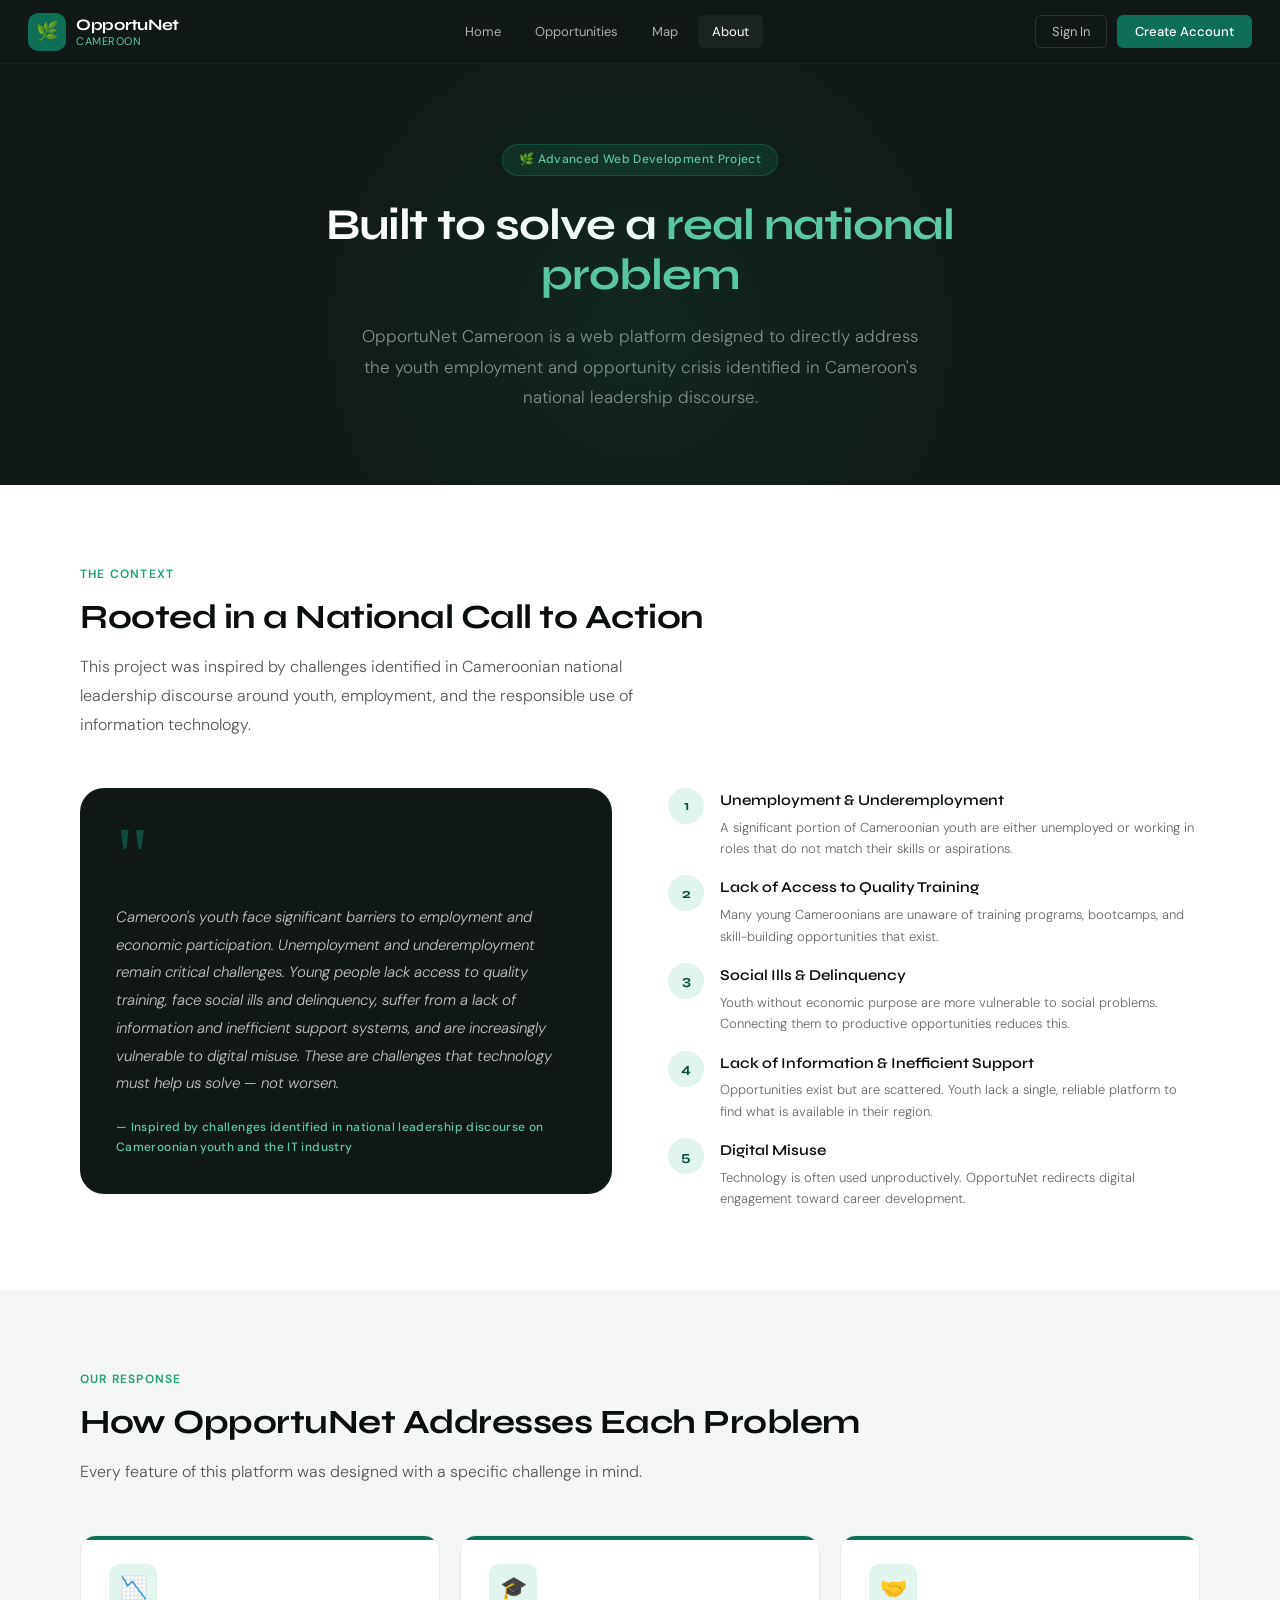
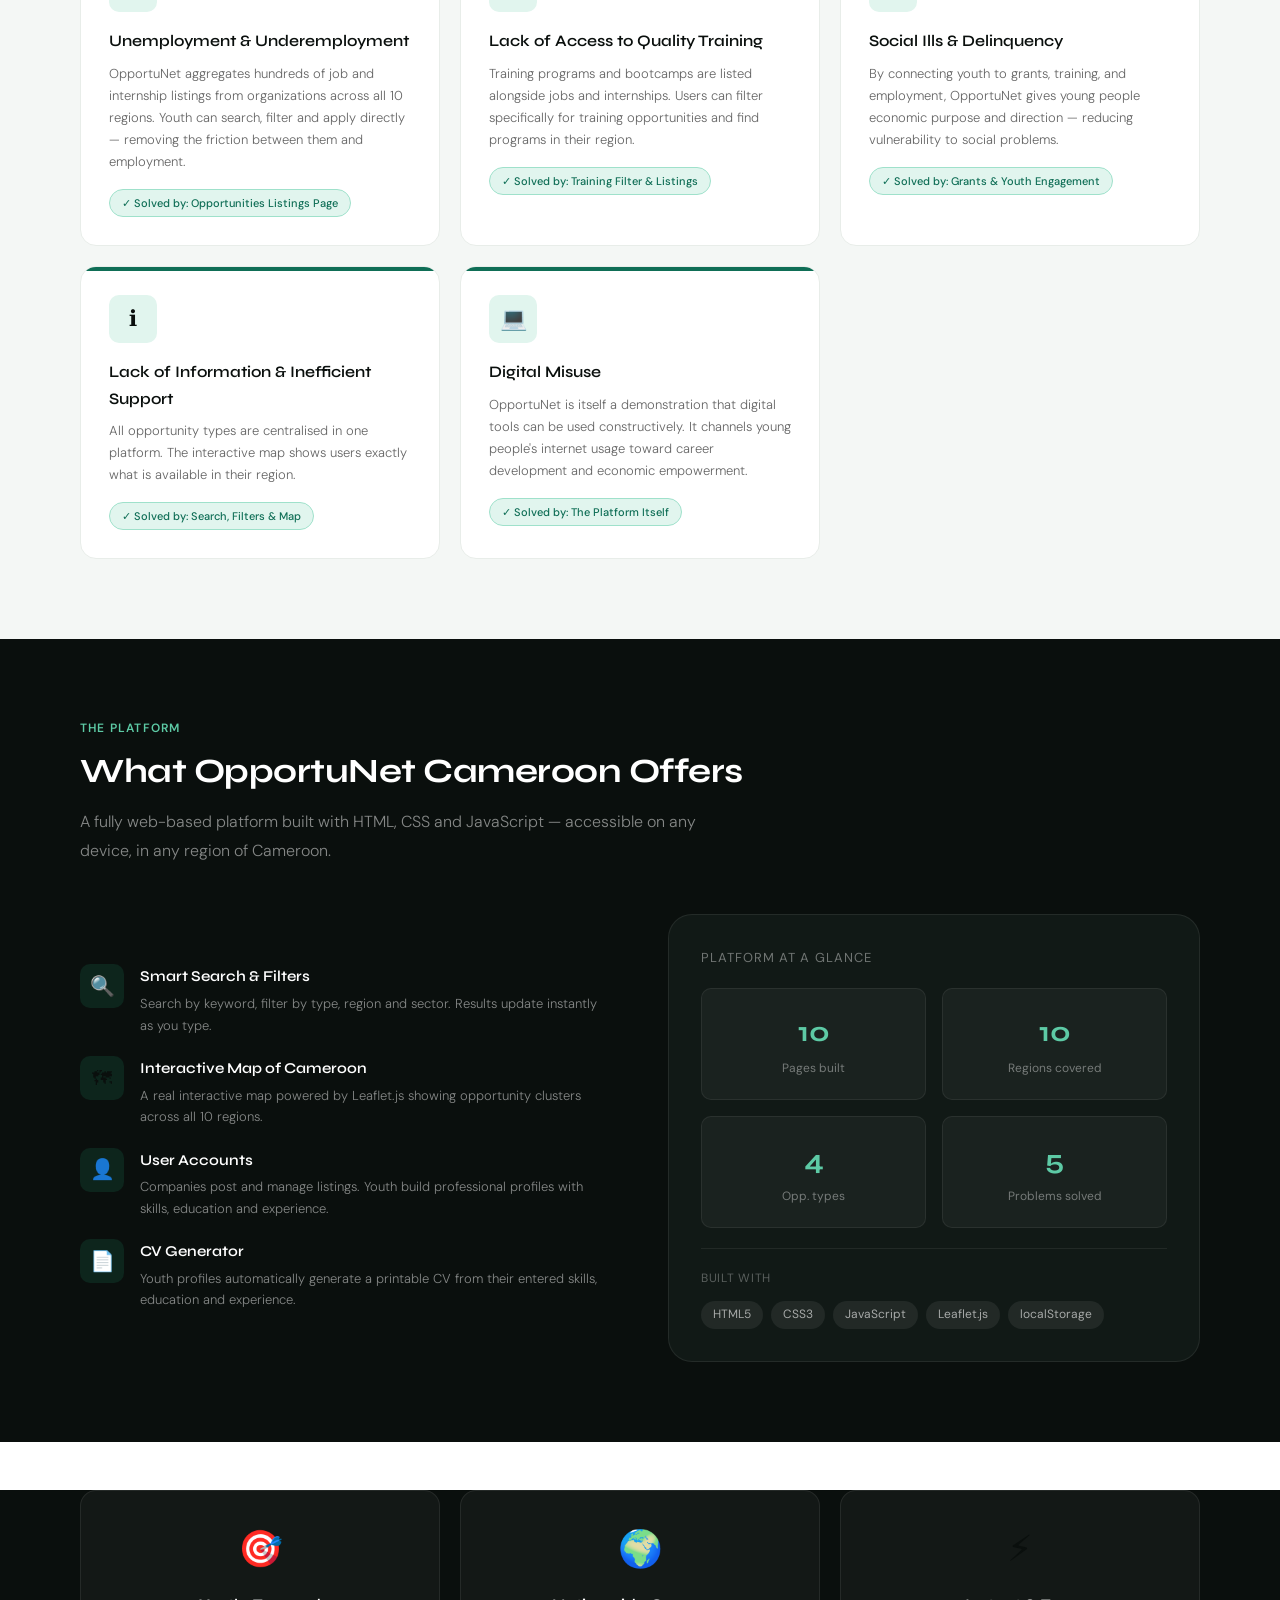
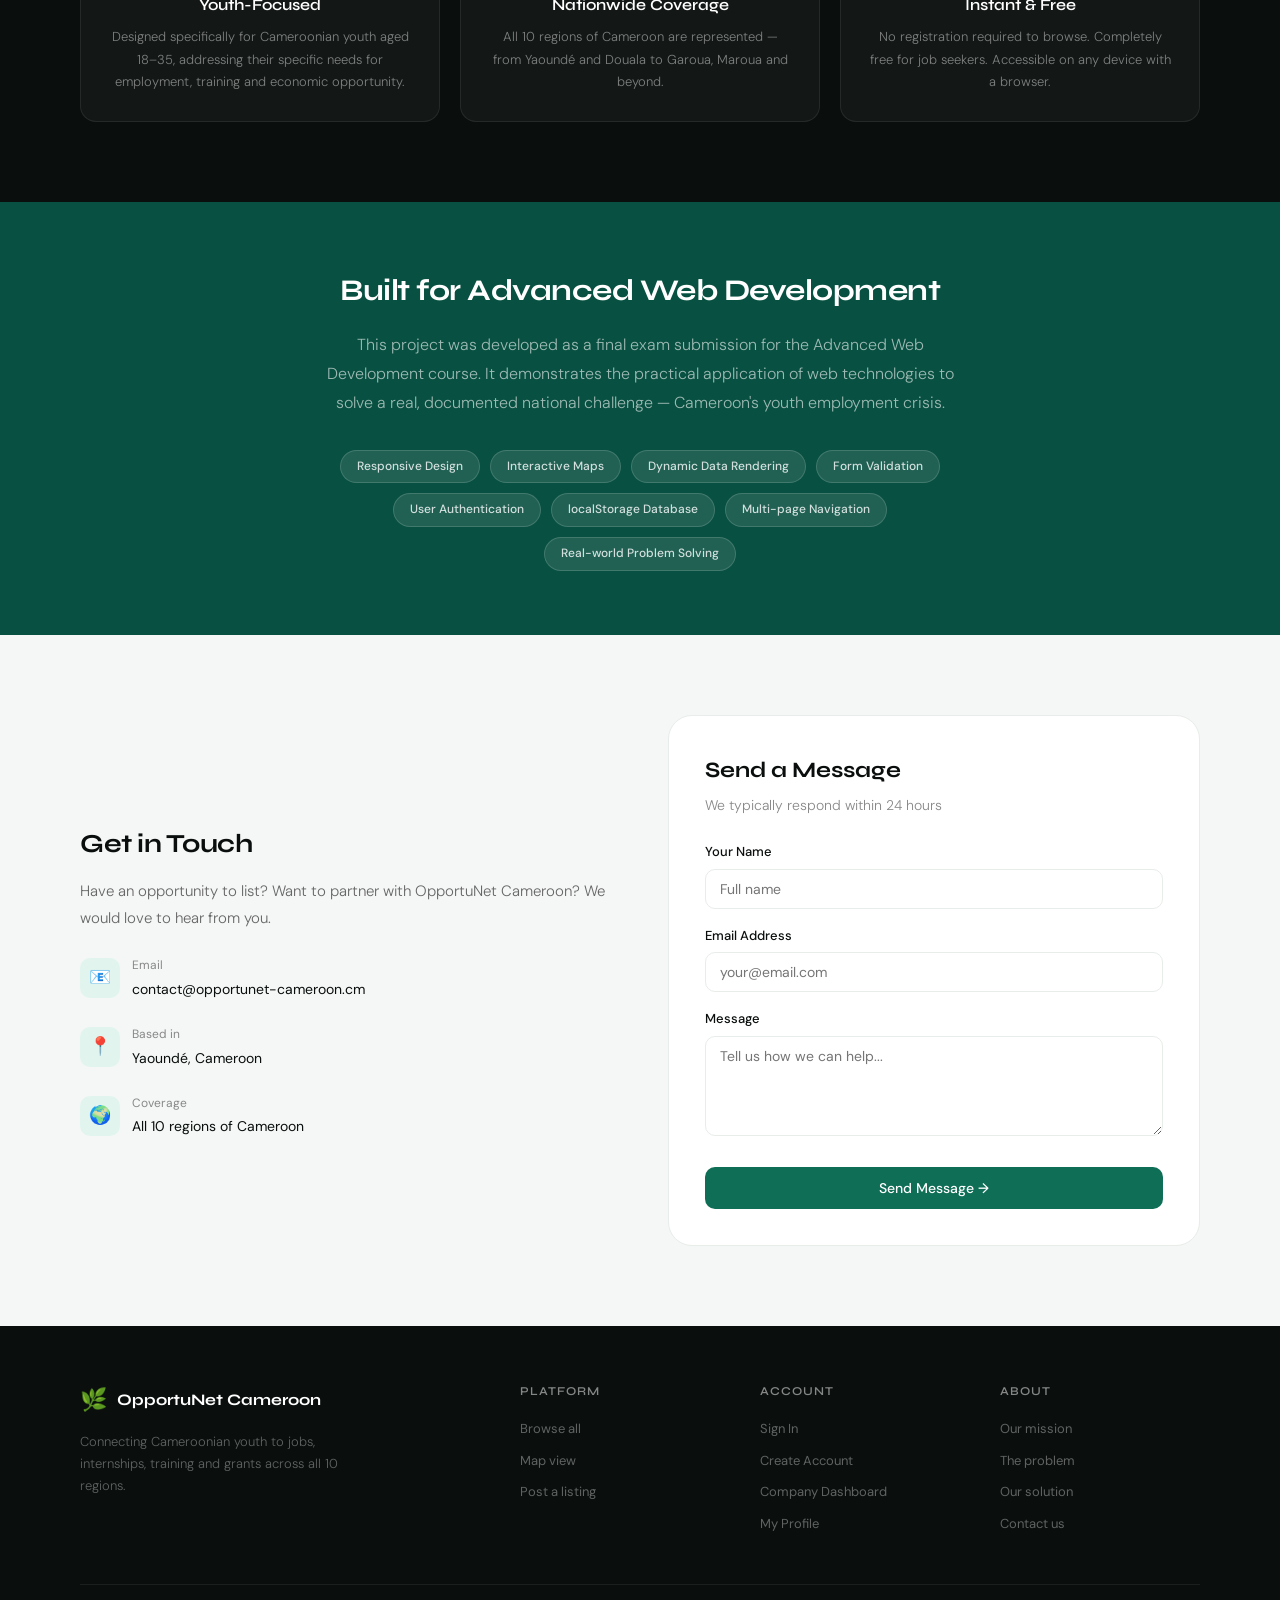
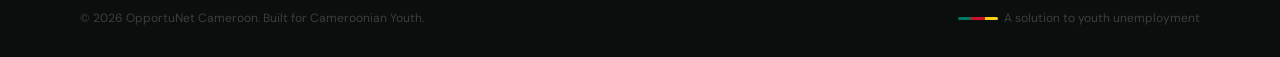
==== about.html @ b393d469 "Initial commit - OpportuNet Cameroon" ====
<!DOCTYPE html>
<html lang="en">
<head>
  <meta charset="UTF-8" />
  <meta name="viewport" content="width=device-width, initial-scale=1.0" />
  <title>About — OpportuNet Cameroon</title>
  <link rel="preconnect" href="https://fonts.googleapis.com" />
  <link rel="preconnect" href="https://fonts.gstatic.com" crossorigin />
  <link rel="stylesheet" href="https://fonts.googleapis.com/css2?family=Syne:wght@400;500;600;700&family=DM+Sans:ital,opsz,wght@0,9..40,300;0,9..40,400;0,9..40,500;1,9..40,300&display=swap" />
  <link rel="stylesheet" href="css/style.css" />
  <style>
    .about-hero {
      background: var(--dark-800);
      padding: 80px 28px 72px;
      text-align: center;
      position: relative;
      overflow: hidden;
    }
    .about-hero::before {
      content: '';
      position: absolute;
      top: -80px; left: 50%;
      transform: translateX(-50%);
      width: 700px; height: 700px;
      background: radial-gradient(circle, rgba(29,158,117,0.1) 0%, transparent 70%);
      pointer-events: none;
    }
    .about-hero-badge {
      display: inline-flex; align-items: center; gap: 6px;
      background: rgba(29,158,117,0.15);
      border: 1px solid rgba(29,158,117,0.3);
      color: var(--green-400); font-size: 12px; font-weight: 500;
      padding: 5px 16px; border-radius: 20px;
      margin-bottom: 24px; letter-spacing: 0.03em;
    }
    .about-hero h1 {
      font-family: var(--font-display);
      font-size: 44px; font-weight: 700; color: var(--white);
      letter-spacing: -1px; line-height: 1.15;
      max-width: 640px; margin: 0 auto 20px;
    }
    .about-hero h1 span { color: var(--green-400); }
    .about-hero p {
      font-size: 17px; color: rgba(255,255,255,0.5);
      max-width: 560px; margin: 0 auto;
      font-weight: 300; line-height: 1.8;
    }
    .about-section { padding: 80px 28px; }
    .about-section-inner { max-width: 1120px; margin: 0 auto; }
    .about-section.alt  { background: var(--gray-100); }
    .about-section.dark { background: var(--dark-900); }
    .section-eyebrow {
      font-size: 12px; font-weight: 600; color: var(--green-600);
      text-transform: uppercase; letter-spacing: 0.1em; margin-bottom: 12px;
    }
    .about-h2 {
      font-family: var(--font-display);
      font-size: 34px; font-weight: 700; color: var(--dark-900);
      letter-spacing: -0.5px; line-height: 1.2; margin-bottom: 16px;
    }
    .about-h2.light { color: var(--white); }
    .about-lead {
      font-size: 16px; color: #555; line-height: 1.8;
      font-weight: 300; max-width: 620px;
    }
    .about-lead.light { color: rgba(255,255,255,0.5); }
    .speech-layout {
      display: grid; grid-template-columns: 1fr 1fr;
      gap: 56px; align-items: start; margin-top: 48px;
    }
    .speech-quote-block {
      background: var(--dark-800);
      border-radius: var(--radius-xl); padding: 36px;
    }
    .speech-quote-mark {
      font-size: 80px; color: var(--green-700);
      line-height: 0.8; margin-bottom: 16px;
      font-family: Georgia, serif; opacity: 0.6;
    }
    .speech-quote-text {
      font-size: 15px; color: rgba(255,255,255,0.75);
      line-height: 1.85; font-weight: 300;
      font-style: italic; margin-bottom: 20px;
    }
    .speech-quote-source {
      font-size: 12px; color: var(--green-400);
      font-weight: 500; letter-spacing: 0.03em;
    }
    .speech-points { display: flex; flex-direction: column; gap: 16px; }
    .speech-point  { display: flex; gap: 16px; align-items: flex-start; }
    .speech-point-num {
      width: 36px; height: 36px; border-radius: 50%;
      background: var(--green-50);
      display: flex; align-items: center; justify-content: center;
      font-family: var(--font-display); font-size: 14px;
      font-weight: 700; color: var(--green-800); flex-shrink: 0;
    }
    .speech-point-title {
      font-family: var(--font-display);
      font-size: 15px; font-weight: 600;
      color: var(--dark-900); margin-bottom: 4px;
    }
    .speech-point-text {
      font-size: 13px; color: #666;
      line-height: 1.65; font-weight: 300;
    }
    .problems-grid {
      display: grid;
      grid-template-columns: repeat(auto-fit, minmax(300px, 1fr));
      gap: 20px; margin-top: 48px;
    }
    .problem-card {
      background: var(--white); border: 1px solid var(--gray-200);
      border-radius: var(--radius-lg); padding: 28px;
      position: relative; overflow: hidden;
    }
    .problem-card::before {
      content: ''; position: absolute;
      top: 0; left: 0; right: 0; height: 4px;
      background: var(--green-700);
    }
    .problem-card-icon {
      width: 48px; height: 48px; border-radius: var(--radius-md);
      background: var(--green-50);
      display: flex; align-items: center;
      justify-content: center; font-size: 22px; margin-bottom: 16px;
    }
    .problem-card-title {
      font-family: var(--font-display);
      font-size: 16px; font-weight: 600;
      color: var(--dark-900); margin-bottom: 8px;
    }
    .problem-card-text {
      font-size: 13px; color: #666;
      line-height: 1.7; font-weight: 300; margin-bottom: 16px;
    }
    .problem-solution-tag {
      display: inline-flex; align-items: center; gap: 6px;
      font-size: 11px; font-weight: 500;
      color: var(--green-700); background: var(--green-50);
      border: 1px solid var(--green-200);
      padding: 4px 12px; border-radius: 20px;
    }
    .solution-layout {
      display: grid; grid-template-columns: 1fr 1fr;
      gap: 56px; align-items: center; margin-top: 48px;
    }
    .solution-features { display: flex; flex-direction: column; gap: 20px; }
    .solution-feature  { display: flex; gap: 16px; align-items: flex-start; }
    .solution-feature-icon {
      width: 44px; height: 44px; border-radius: var(--radius-md);
      display: flex; align-items: center;
      justify-content: center; font-size: 20px; flex-shrink: 0;
    }
    .solution-feature-title {
      font-family: var(--font-display);
      font-size: 15px; font-weight: 600;
      color: var(--white); margin-bottom: 4px;
    }
    .solution-feature-text {
      font-size: 13px; color: rgba(255,255,255,0.5);
      line-height: 1.65; font-weight: 300;
    }
    .solution-visual {
      background: var(--dark-800);
      border: 1px solid rgba(255,255,255,0.08);
      border-radius: var(--radius-xl); padding: 32px;
    }
    .solution-stat-grid {
      display: grid; grid-template-columns: 1fr 1fr; gap: 16px;
    }
    .solution-stat {
      background: rgba(255,255,255,0.04);
      border: 1px solid rgba(255,255,255,0.07);
      border-radius: var(--radius-md); padding: 20px; text-align: center;
    }
    .solution-stat-num {
      font-family: var(--font-display);
      font-size: 28px; font-weight: 700;
      color: var(--green-400); margin-bottom: 4px;
    }
    .solution-stat-label { font-size: 12px; color: rgba(255,255,255,0.4); }
    .impact-grid {
      display: grid; grid-template-columns: repeat(3, 1fr);
      gap: 20px; margin-top: 48px;
    }
    .impact-card {
      background: rgba(255,255,255,0.04);
      border: 1px solid rgba(255,255,255,0.08);
      border-radius: var(--radius-lg); padding: 28px; text-align: center;
    }
    .impact-icon  { font-size: 36px; margin-bottom: 14px; }
    .impact-title {
      font-family: var(--font-display);
      font-size: 16px; font-weight: 600;
      color: var(--white); margin-bottom: 8px;
    }
    .impact-text  {
      font-size: 13px; color: rgba(255,255,255,0.45);
      line-height: 1.7; font-weight: 300;
    }
    .built-section {
      background: var(--green-800); padding: 64px 28px; text-align: center;
    }
    .built-inner { max-width: 640px; margin: 0 auto; }
    .built-inner h2 {
      font-family: var(--font-display);
      font-size: 30px; font-weight: 700; color: var(--white);
      letter-spacing: -0.5px; margin-bottom: 16px;
    }
    .built-inner p {
      font-size: 16px; color: rgba(255,255,255,0.6);
      line-height: 1.8; font-weight: 300; margin-bottom: 32px;
    }
    .built-tags { display: flex; gap: 10px; justify-content: center; flex-wrap: wrap; }
    .built-tag {
      font-size: 12px; font-weight: 500; padding: 6px 16px;
      border-radius: 20px; background: rgba(255,255,255,0.1);
      border: 1px solid rgba(255,255,255,0.15); color: rgba(255,255,255,0.8);
    }
    .contact-section { padding: 80px 28px; background: var(--gray-100); }
    .contact-inner {
      max-width: 1120px; margin: 0 auto;
      display: grid; grid-template-columns: 1fr 1fr;
      gap: 56px; align-items: center;
    }
    .contact-form-card {
      background: var(--white); border: 1px solid var(--gray-200);
      border-radius: var(--radius-xl); padding: 36px;
    }
    .contact-form-title {
      font-family: var(--font-display);
      font-size: 22px; font-weight: 700;
      color: var(--dark-900); margin-bottom: 6px;
    }
    .contact-form-sub {
      font-size: 14px; color: #888;
      margin-bottom: 24px; font-weight: 300;
    }
    .contact-field { margin-bottom: 16px; }
    .contact-label {
      display: block; font-size: 13px; font-weight: 500;
      color: var(--dark-900); margin-bottom: 6px;
    }
    .contact-input, .contact-textarea {
      width: 100%; padding: 10px 14px;
      border: 1px solid var(--gray-200);
      border-radius: var(--radius-md);
      font-size: 14px; font-family: var(--font-body);
      color: var(--dark-900); background: var(--white);
      transition: var(--transition);
    }
    .contact-input:focus, .contact-textarea:focus {
      outline: none; border-color: var(--green-400);
      box-shadow: 0 0 0 3px rgba(29,158,117,0.08);
    }
    .contact-textarea { resize: vertical; min-height: 100px; }
    .contact-submit {
      width: 100%; background: var(--green-700); color: var(--white);
      border: none; padding: 12px; border-radius: var(--radius-md);
      font-size: 14px; font-weight: 500; cursor: pointer;
      transition: var(--transition); font-family: var(--font-body); margin-top: 8px;
    }
    .contact-submit:hover { background: var(--green-600); }
    .contact-info { display: flex; flex-direction: column; gap: 24px; }
    .contact-info h3 {
      font-family: var(--font-display);
      font-size: 26px; font-weight: 700; color: var(--dark-900);
      letter-spacing: -0.5px; margin-bottom: 12px;
    }
    .contact-info p { font-size: 15px; color: #666; line-height: 1.8; font-weight: 300; }
    .contact-detail {
      display: flex; align-items: center; gap: 12px;
      font-size: 14px; color: var(--dark-900);
    }
    .contact-detail-icon {
      width: 40px; height: 40px; border-radius: var(--radius-md);
      background: var(--green-50);
      display: flex; align-items: center;
      justify-content: center; font-size: 18px; flex-shrink: 0;
    }
    @media (max-width: 900px) {
      .speech-layout   { grid-template-columns: 1fr; }
      .solution-layout { grid-template-columns: 1fr; }
      .impact-grid     { grid-template-columns: 1fr; }
      .contact-inner   { grid-template-columns: 1fr; }
      .about-hero h1   { font-size: 32px; }
    }
    @media (max-width: 600px) {
      .problems-grid      { grid-template-columns: 1fr; }
      .solution-stat-grid { grid-template-columns: 1fr 1fr; }
    }
  </style>
</head>
<body>

  <!-- ═══ NAVBAR ═══════════════════════════ -->
  <nav class="navbar">
    <a href="index.html" class="navbar-logo">
      <div class="logo-icon">🌿</div>
      <div class="logo-text">
        <span class="logo-name">OpportuNet</span>
        <span class="logo-country">Cameroon</span>
      </div>
    </a>
    <div class="navbar-links">
      <a href="index.html"         class="nav-link">Home</a>
      <a href="opportunities.html" class="nav-link">Opportunities</a>
      <a href="map.html"           class="nav-link">Map</a>
      <a href="about.html"         class="nav-link active">About</a>
    </div>
    <div class="navbar-actions" id="navbar-actions"></div>
  </nav>

  <!-- ═══ HERO ══════════════════════════════ -->
  <section class="about-hero">
    <div class="about-hero-badge">🌿 Advanced Web Development Project</div>
    <h1>Built to solve a <span>real national problem</span></h1>
    <p>
      OpportuNet Cameroon is a web platform designed to directly address
      the youth employment and opportunity crisis identified in Cameroon's
      national leadership discourse.
    </p>
  </section>

  <!-- ═══ THE SPEECH SECTION ═══════════════ -->
  <section class="about-section" id="problem">
    <div class="about-section-inner">
      <div class="section-eyebrow">The Context</div>
      <h2 class="about-h2">Rooted in a National Call to Action</h2>
      <p class="about-lead">
        This project was inspired by challenges identified in Cameroonian
        national leadership discourse around youth, employment, and the
        responsible use of information technology.
      </p>
      <div class="speech-layout">
        <div class="speech-quote-block">
          <div class="speech-quote-mark">"</div>
          <p class="speech-quote-text">
            Cameroon's youth face significant barriers to employment and
            economic participation. Unemployment and underemployment remain
            critical challenges. Young people lack access to quality training,
            face social ills and delinquency, suffer from a lack of information
            and inefficient support systems, and are increasingly vulnerable
            to digital misuse. These are challenges that technology must help
            us solve — not worsen.
          </p>
          <div class="speech-quote-source">
            — Inspired by challenges identified in national leadership discourse
            on Cameroonian youth and the IT industry
          </div>
        </div>
        <div class="speech-points">
          <div class="speech-point">
            <div class="speech-point-num">1</div>
            <div>
              <div class="speech-point-title">Unemployment & Underemployment</div>
              <div class="speech-point-text">
                A significant portion of Cameroonian youth are either unemployed
                or working in roles that do not match their skills or aspirations.
              </div>
            </div>
          </div>
          <div class="speech-point">
            <div class="speech-point-num">2</div>
            <div>
              <div class="speech-point-title">Lack of Access to Quality Training</div>
              <div class="speech-point-text">
                Many young Cameroonians are unaware of training programs,
                bootcamps, and skill-building opportunities that exist.
              </div>
            </div>
          </div>
          <div class="speech-point">
            <div class="speech-point-num">3</div>
            <div>
              <div class="speech-point-title">Social Ills & Delinquency</div>
              <div class="speech-point-text">
                Youth without economic purpose are more vulnerable to social
                problems. Connecting them to productive opportunities reduces this.
              </div>
            </div>
          </div>
          <div class="speech-point">
            <div class="speech-point-num">4</div>
            <div>
              <div class="speech-point-title">Lack of Information & Inefficient Support</div>
              <div class="speech-point-text">
                Opportunities exist but are scattered. Youth lack a single,
                reliable platform to find what is available in their region.
              </div>
            </div>
          </div>
          <div class="speech-point">
            <div class="speech-point-num">5</div>
            <div>
              <div class="speech-point-title">Digital Misuse</div>
              <div class="speech-point-text">
                Technology is often used unproductively. OpportuNet redirects
                digital engagement toward career development.
              </div>
            </div>
          </div>
        </div>
      </div>
    </div>
  </section>

  <!-- ═══ PROBLEMS & SOLUTIONS ══════════════ -->
  <section class="about-section alt">
    <div class="about-section-inner">
      <div class="section-eyebrow">Our Response</div>
      <h2 class="about-h2">How OpportuNet Addresses Each Problem</h2>
      <p class="about-lead">
        Every feature of this platform was designed with a specific challenge in mind.
      </p>
      <div class="problems-grid">
        <div class="problem-card">
          <div class="problem-card-icon">📉</div>
          <div class="problem-card-title">Unemployment & Underemployment</div>
          <div class="problem-card-text">
            OpportuNet aggregates hundreds of job and internship listings from
            organizations across all 10 regions. Youth can search, filter and
            apply directly — removing the friction between them and employment.
          </div>
          <span class="problem-solution-tag">✓ Solved by: Opportunities Listings Page</span>
        </div>
        <div class="problem-card">
          <div class="problem-card-icon">🎓</div>
          <div class="problem-card-title">Lack of Access to Quality Training</div>
          <div class="problem-card-text">
            Training programs and bootcamps are listed alongside jobs and
            internships. Users can filter specifically for training opportunities
            and find programs in their region.
          </div>
          <span class="problem-solution-tag">✓ Solved by: Training Filter & Listings</span>
        </div>
        <div class="problem-card">
          <div class="problem-card-icon">🤝</div>
          <div class="problem-card-title">Social Ills & Delinquency</div>
          <div class="problem-card-text">
            By connecting youth to grants, training, and employment, OpportuNet
            gives young people economic purpose and direction — reducing
            vulnerability to social problems.
          </div>
          <span class="problem-solution-tag">✓ Solved by: Grants & Youth Engagement</span>
        </div>
        <div class="problem-card">
          <div class="problem-card-icon">ℹ️</div>
          <div class="problem-card-title">Lack of Information & Inefficient Support</div>
          <div class="problem-card-text">
            All opportunity types are centralised in one platform. The interactive
            map shows users exactly what is available in their region.
          </div>
          <span class="problem-solution-tag">✓ Solved by: Search, Filters & Map</span>
        </div>
        <div class="problem-card">
          <div class="problem-card-icon">💻</div>
          <div class="problem-card-title">Digital Misuse</div>
          <div class="problem-card-text">
            OpportuNet is itself a demonstration that digital tools can be used
            constructively. It channels young people's internet usage toward
            career development and economic empowerment.
          </div>
          <span class="problem-solution-tag">✓ Solved by: The Platform Itself</span>
        </div>
      </div>
    </div>
  </section>

  <!-- ═══ SOLUTION SECTION ══════════════════ -->
  <section class="about-section dark" id="solution">
    <div class="about-section-inner">
      <div class="section-eyebrow" style="color:var(--green-400);">The Platform</div>
      <h2 class="about-h2 light">What OpportuNet Cameroon Offers</h2>
      <p class="about-lead light">
        A fully web-based platform built with HTML, CSS and JavaScript —
        accessible on any device, in any region of Cameroon.
      </p>
      <div class="solution-layout">
        <div class="solution-features">
          <div class="solution-feature">
            <div class="solution-feature-icon" style="background:rgba(29,158,117,0.15);">🔍</div>
            <div>
              <div class="solution-feature-title">Smart Search & Filters</div>
              <div class="solution-feature-text">
                Search by keyword, filter by type, region and sector.
                Results update instantly as you type.
              </div>
            </div>
          </div>
          <div class="solution-feature">
            <div class="solution-feature-icon" style="background:rgba(29,158,117,0.15);">🗺</div>
            <div>
              <div class="solution-feature-title">Interactive Map of Cameroon</div>
              <div class="solution-feature-text">
                A real interactive map powered by Leaflet.js showing
                opportunity clusters across all 10 regions.
              </div>
            </div>
          </div>
          <div class="solution-feature">
            <div class="solution-feature-icon" style="background:rgba(29,158,117,0.15);">👤</div>
            <div>
              <div class="solution-feature-title">User Accounts</div>
              <div class="solution-feature-text">
                Companies post and manage listings. Youth build professional
                profiles with skills, education and experience.
              </div>
            </div>
          </div>
          <div class="solution-feature">
            <div class="solution-feature-icon" style="background:rgba(29,158,117,0.15);">📄</div>
            <div>
              <div class="solution-feature-title">CV Generator</div>
              <div class="solution-feature-text">
                Youth profiles automatically generate a printable CV
                from their entered skills, education and experience.
              </div>
            </div>
          </div>
        </div>
        <div class="solution-visual">
          <div style="font-size:13px;color:rgba(255,255,255,0.4);
                      text-transform:uppercase;letter-spacing:0.08em;
                      margin-bottom:20px;">Platform at a Glance</div>
          <div class="solution-stat-grid">
            <div class="solution-stat">
              <div class="solution-stat-num">10</div>
              <div class="solution-stat-label">Pages built</div>
            </div>
            <div class="solution-stat">
              <div class="solution-stat-num">10</div>
              <div class="solution-stat-label">Regions covered</div>
            </div>
            <div class="solution-stat">
              <div class="solution-stat-num">4</div>
              <div class="solution-stat-label">Opp. types</div>
            </div>
            <div class="solution-stat">
              <div class="solution-stat-num">5</div>
              <div class="solution-stat-label">Problems solved</div>
            </div>
          </div>
          <div style="margin-top:20px;padding-top:20px;
                      border-top:1px solid rgba(255,255,255,0.07);">
            <div style="font-size:12px;color:rgba(255,255,255,0.3);
                        margin-bottom:12px;text-transform:uppercase;
                        letter-spacing:0.06em;">Built with</div>
            <div style="display:flex;gap:8px;flex-wrap:wrap;">
              <span style="font-size:12px;padding:4px 12px;border-radius:20px;
                           background:rgba(255,255,255,0.07);
                           color:rgba(255,255,255,0.6);">HTML5</span>
              <span style="font-size:12px;padding:4px 12px;border-radius:20px;
                           background:rgba(255,255,255,0.07);
                           color:rgba(255,255,255,0.6);">CSS3</span>
              <span style="font-size:12px;padding:4px 12px;border-radius:20px;
                           background:rgba(255,255,255,0.07);
                           color:rgba(255,255,255,0.6);">JavaScript</span>
              <span style="font-size:12px;padding:4px 12px;border-radius:20px;
                           background:rgba(255,255,255,0.07);
                           color:rgba(255,255,255,0.6);">Leaflet.js</span>
              <span style="font-size:12px;padding:4px 12px;border-radius:20px;
                           background:rgba(255,255,255,0.07);
                           color:rgba(255,255,255,0.6);">localStorage</span>
            </div>
          </div>
        </div>
      </div>
    </div>
  </section>

  <!-- ═══ IMPACT SECTION ════════════════════ -->
  <section class="about-section dark" style="padding-top:0;">
    <div class="about-section-inner">
      <div class="impact-grid">
        <div class="impact-card">
          <div class="impact-icon">🎯</div>
          <div class="impact-title">Youth-Focused</div>
          <div class="impact-text">
            Designed specifically for Cameroonian youth aged 18–35,
            addressing their specific needs for employment, training
            and economic opportunity.
          </div>
        </div>
        <div class="impact-card">
          <div class="impact-icon">🌍</div>
          <div class="impact-title">Nationwide Coverage</div>
          <div class="impact-text">
            All 10 regions of Cameroon are represented — from Yaoundé
            and Douala to Garoua, Maroua and beyond.
          </div>
        </div>
        <div class="impact-card">
          <div class="impact-icon">⚡</div>
          <div class="impact-title">Instant & Free</div>
          <div class="impact-text">
            No registration required to browse. Completely free for
            job seekers. Accessible on any device with a browser.
          </div>
        </div>
      </div>
    </div>
  </section>

  <!-- ═══ BUILT BY SECTION ══════════════════ -->
  <section class="built-section">
    <div class="built-inner">
      <h2>Built for Advanced Web Development</h2>
      <p>
        This project was developed as a final exam submission for the
        Advanced Web Development course. It demonstrates the practical
        application of web technologies to solve a real, documented
        national challenge — Cameroon's youth employment crisis.
      </p>
      <div class="built-tags">
        <span class="built-tag">Responsive Design</span>
        <span class="built-tag">Interactive Maps</span>
        <span class="built-tag">Dynamic Data Rendering</span>
        <span class="built-tag">Form Validation</span>
        <span class="built-tag">User Authentication</span>
        <span class="built-tag">localStorage Database</span>
        <span class="built-tag">Multi-page Navigation</span>
        <span class="built-tag">Real-world Problem Solving</span>
      </div>
    </div>
  </section>

  <!-- ═══ CONTACT SECTION ═══════════════════ -->
  <section class="contact-section" id="contact">
    <div class="contact-inner">
      <div class="contact-info">
        <div>
          <h3>Get in Touch</h3>
          <p>
            Have an opportunity to list? Want to partner with OpportuNet
            Cameroon? We would love to hear from you.
          </p>
        </div>
        <div class="contact-detail">
          <div class="contact-detail-icon">📧</div>
          <div>
            <div style="font-size:12px;color:#888;margin-bottom:2px;">Email</div>
            <div>contact@opportunet-cameroon.cm</div>
          </div>
        </div>
        <div class="contact-detail">
          <div class="contact-detail-icon">📍</div>
          <div>
            <div style="font-size:12px;color:#888;margin-bottom:2px;">Based in</div>
            <div>Yaoundé, Cameroon</div>
          </div>
        </div>
        <div class="contact-detail">
          <div class="contact-detail-icon">🌍</div>
          <div>
            <div style="font-size:12px;color:#888;margin-bottom:2px;">Coverage</div>
            <div>All 10 regions of Cameroon</div>
          </div>
        </div>
      </div>
      <div class="contact-form-card">
        <div class="contact-form-title">Send a Message</div>
        <div class="contact-form-sub">We typically respond within 24 hours</div>
        <div class="contact-field">
          <label class="contact-label">Your Name</label>
          <input type="text" class="contact-input" placeholder="Full name" />
        </div>
        <div class="contact-field">
          <label class="contact-label">Email Address</label>
          <input type="email" class="contact-input" placeholder="your@email.com" />
        </div>
        <div class="contact-field">
          <label class="contact-label">Message</label>
          <textarea class="contact-textarea"
            placeholder="Tell us how we can help..."></textarea>
        </div>
        <button class="contact-submit" onclick="submitContact(this)">
          Send Message →
        </button>
      </div>
    </div>
  </section>

  <!-- ═══ FOOTER ════════════════════════════ -->
  <footer class="footer">
    <div class="footer-grid">
      <div class="footer-brand">
        <div style="display:flex;align-items:center;gap:10px;">
          <span style="font-size:22px;">🌿</span>
          <span style="font-family:var(--font-display);font-size:16px;
                       font-weight:700;color:var(--white);">
            OpportuNet Cameroon
          </span>
        </div>
        <p>
          Connecting Cameroonian youth to jobs, internships, training
          and grants across all 10 regions.
        </p>
      </div>
      <div class="footer-col">
        <h4>Platform</h4>
        <a href="opportunities.html">Browse all</a>
        <a href="map.html">Map view</a>
        <a href="submit.html">Post a listing</a>
      </div>
      <div class="footer-col">
        <h4>Account</h4>
        <a href="login.html">Sign In</a>
        <a href="signup.html">Create Account</a>
        <a href="dashboard.html">Company Dashboard</a>
        <a href="profile.html">My Profile</a>
      </div>
      <div class="footer-col">
        <h4>About</h4>
        <a href="about.html">Our mission</a>
        <a href="about.html#problem">The problem</a>
        <a href="about.html#solution">Our solution</a>
        <a href="about.html#contact">Contact us</a>
      </div>
    </div>
    <div class="footer-bottom">
      <span class="footer-copy">
        © 2026 OpportuNet Cameroon. Built for Cameroonian Youth.
      </span>
      <div class="footer-mission">
        <div class="flag-strip">
          <span style="background:#007A5E;"></span>
          <span style="background:#CE1126;"></span>
          <span style="background:#FCD116;"></span>
        </div>
        A solution to youth unemployment
      </div>
    </div>
  </footer>

  <script src="js/data.js"></script>
  <script src="js/auth.js"></script>
  <script>
    updateNavbar();
    window.submitContact = function(btn) {
      btn.textContent      = '✓ Message Sent!';
      btn.style.background = 'var(--green-600)';
      btn.disabled         = true;
      setTimeout(function() {
        btn.textContent      = 'Send Message →';
        btn.style.background = '';
        btn.disabled         = false;
      }, 3000);
    };
  </script>

</body>
</html>
---- css/style.css ----
@import url('https://fonts.googleapis.com/css2?family=Syne:wght@400;500;600;700&family=DM+Sans:ital,opsz,wght@0,9..40,300;0,9..40,400;0,9..40,500;1,9..40,300&display=swap');

/* ═══════════════════════════════════════
   DESIGN TOKENS
═══════════════════════════════════════ */
:root {
  --green-900: #04342C;
  --green-800: #085041;
  --green-700: #0F6E56;
  --green-600: #1D9E75;
  --green-400: #5DCAA5;
  --green-200: #9FE1CB;
  --green-100: #C0EDD9;
  --green-50:  #E1F5EE;

  --gold-600:  #B8860B;
  --gold-400:  #D4A017;
  --gold-100:  #FFF3CD;

  --dark-900:  #0A0F0D;
  --dark-800:  #111916;
  --dark-700:  #1A2520;
  --dark-600:  #243029;
  --dark-400:  #3D5047;

  --gray-200:  #E8EDE9;
  --gray-100:  #F4F7F5;
  --white:     #FFFFFF;

  --font-display: 'Syne', 'Segoe UI', 'Trebuchet MS', Arial, sans-serif;
  --font-body:    'DM Sans', 'Segoe UI', system-ui, -apple-system, sans-serif;

  --radius-sm:  6px;
  --radius-md:  10px;
  --radius-lg:  16px;
  --radius-xl:  24px;

  --shadow-card:  0 1px 3px rgba(0,0,0,0.06), 0 4px 16px rgba(0,0,0,0.04);
  --shadow-hover: 0 4px 20px rgba(15,110,86,0.15);
  --transition:   0.2s ease;
}

/* ═══════════════════════════════════════
   RESET & BASE
═══════════════════════════════════════ */
*, *::before, *::after { margin: 0; padding: 0; box-sizing: border-box; }
html { scroll-behavior: smooth; }
body {
  font-family: var(--font-body);
  font-size: 15px;
  line-height: 1.65;
  color: var(--dark-900);
  background: var(--white);
  -webkit-font-smoothing: antialiased;
}
a { text-decoration: none; color: inherit; }
img { max-width: 100%; display: block; }
button { font-family: var(--font-body); cursor: pointer; border: none; outline: none; }
input, select, textarea { font-family: var(--font-body); outline: none; }

/* ═══════════════════════════════════════
   UTILITIES
═══════════════════════════════════════ */
.container { max-width: 1120px; margin: 0 auto; padding: 0 28px; }

.sr-only {
  position: absolute; width: 1px; height: 1px;
  padding: 0; margin: -1px; overflow: hidden;
  clip: rect(0,0,0,0); white-space: nowrap; border: 0;
}

.tag {
  display: inline-flex; align-items: center; gap: 5px;
  font-size: 11px; font-weight: 500; padding: 3px 10px;
  border-radius: 20px; letter-spacing: 0.02em;
}
.tag-job        { background: var(--green-50);  color: var(--green-800); }
.tag-training   { background: #EBF2FF;           color: #1a4a8a; }
.tag-internship { background: #FFF3E0;           color: #7a4100; }
.tag-grant      { background: #FEF0F0;           color: #8a1a1a; }

/* ═══════════════════════════════════════
   NAVBAR
═══════════════════════════════════════ */
.navbar {
  position: sticky; top: 0; z-index: 100;
  background: var(--dark-800);
  border-bottom: 1px solid var(--dark-700);
  padding: 0 28px; height: 64px;
  display: flex; align-items: center;
  justify-content: space-between; gap: 24px;
}
.navbar-logo { display: flex; align-items: center; gap: 10px; flex-shrink: 0; }
.logo-icon {
  width: 38px; height: 38px; background: var(--green-700);
  border-radius: var(--radius-md); display: flex;
  align-items: center; justify-content: center; font-size: 18px;
}
.logo-text { display: flex; flex-direction: column; line-height: 1.2; }
.logo-name {
  font-family: var(--font-display); font-size: 16px;
  font-weight: 700; color: var(--white); letter-spacing: -0.3px;
}
.logo-country { font-size: 11px; color: var(--green-400); letter-spacing: 0.05em; text-transform: uppercase; }
.navbar-links { display: flex; align-items: center; gap: 6px; }
.nav-link {
  font-size: 13px; color: rgba(255,255,255,0.65);
  padding: 6px 14px; border-radius: var(--radius-sm); transition: var(--transition);
}
.nav-link:hover, .nav-link.active { color: var(--white); background: var(--dark-700); }
.navbar-actions { display: flex; align-items: center; gap: 10px; flex-shrink: 0; }
.btn-ghost {
  font-size: 13px; color: rgba(255,255,255,0.7);
  padding: 7px 16px; border-radius: var(--radius-sm);
  border: 1px solid rgba(255,255,255,0.12); background: transparent; transition: var(--transition);
}
.btn-ghost:hover { background: var(--dark-700); color: var(--white); }
.btn-primary {
  font-size: 13px; font-weight: 500; color: var(--white);
  background: var(--green-700); padding: 8px 18px;
  border-radius: var(--radius-sm); transition: var(--transition);
}
.btn-primary:hover { background: var(--green-600); }

/* ═══════════════════════════════════════
   HERO
═══════════════════════════════════════ */
.hero {
  background: var(--dark-800);
  padding: 72px 28px 0;
  overflow: hidden; position: relative;
}
.hero::before {
  content: ''; position: absolute; top: -100px; right: -100px;
  width: 600px; height: 600px;
  background: radial-gradient(circle, rgba(29,158,117,0.12) 0%, transparent 70%);
  pointer-events: none;
}
.hero::after {
  content: ''; position: absolute; bottom: 60px; left: -60px;
  width: 400px; height: 400px;
  background: radial-gradient(circle, rgba(93,202,165,0.06) 0%, transparent 70%);
  pointer-events: none;
}
.hero-inner {
  max-width: 1120px; margin: 0 auto;
  display: grid; grid-template-columns: 1fr 1fr;
  gap: 60px; align-items: center; position: relative; z-index: 1;
}
.hero-badge {
  display: inline-flex; align-items: center; gap: 6px;
  background: rgba(29,158,117,0.15); border: 1px solid rgba(29,158,117,0.3);
  color: var(--green-400); font-size: 12px; font-weight: 500;
  padding: 5px 14px; border-radius: 20px; margin-bottom: 20px; letter-spacing: 0.03em;
}
.hero-badge span {
  width: 6px; height: 6px; background: var(--green-400);
  border-radius: 50%; display: inline-block; animation: pulse 2s infinite;
}
@keyframes pulse {
  0%, 100% { opacity: 1; transform: scale(1); }
  50%       { opacity: 0.5; transform: scale(0.8); }
}
.hero h1 {
  font-family: var(--font-display); font-size: 46px; font-weight: 700;
  color: var(--white); line-height: 1.1; letter-spacing: -1px; margin-bottom: 18px;
}
.hero h1 .accent { color: var(--green-400); }
.hero h1 .underline-accent { position: relative; display: inline-block; }
.hero h1 .underline-accent::after {
  content: ''; position: absolute; bottom: 2px; left: 0;
  width: 100%; height: 3px; background: var(--green-600); border-radius: 2px;
}
.hero-desc {
  font-size: 16px; color: rgba(255,255,255,0.55); max-width: 440px;
  margin-bottom: 32px; font-weight: 300; line-height: 1.75;
}
.hero-cta { display: flex; gap: 12px; flex-wrap: wrap; margin-bottom: 48px; }
.btn-hero-primary {
  font-size: 14px; font-weight: 500; color: var(--white);
  background: var(--green-700); padding: 12px 28px;
  border-radius: var(--radius-md); transition: var(--transition);
  display: inline-flex; align-items: center; gap: 8px;
}
.btn-hero-primary:hover { background: var(--green-600); transform: translateY(-1px); }
.btn-hero-secondary {
  font-size: 14px; color: rgba(255,255,255,0.75); background: transparent;
  padding: 12px 28px; border-radius: var(--radius-md);
  border: 1px solid rgba(255,255,255,0.15); transition: var(--transition);
  display: inline-flex; align-items: center; gap: 8px;
}
.btn-hero-secondary:hover { border-color: rgba(255,255,255,0.3); color: var(--white); }
.hero-stats {
  display: flex; gap: 32px;
  padding-top: 32px; border-top: 1px solid rgba(255,255,255,0.08);
}
.hero-stat-num {
  font-family: var(--font-display); font-size: 24px;
  font-weight: 700; color: var(--white);
}
.hero-stat-label { font-size: 12px; color: rgba(255,255,255,0.4); margin-top: 1px; }

/* Hero Visual */
.hero-visual { position: relative; }
.hero-card-stack { position: relative; height: 400px; }
.hero-card {
  position: absolute; background: var(--dark-700);
  border: 1px solid rgba(255,255,255,0.08);
  border-radius: var(--radius-lg); padding: 20px; width: 100%; transition: var(--transition);
}
.hero-card:nth-child(1) { top: 0;  transform: rotate(-2deg) translateX(-8px); z-index: 1; opacity: 0.5; }
.hero-card:nth-child(2) { top: 40px; transform: rotate(1deg) translateX(8px);  z-index: 2; opacity: 0.7; }
.hero-card:nth-child(3) { top: 80px; transform: rotate(0deg);                  z-index: 3; border-color: rgba(29,158,117,0.3); }
.hero-card-org { display: flex; align-items: center; gap: 10px; margin-bottom: 14px; }
.org-avatar {
  width: 36px; height: 36px; border-radius: 8px;
  background: var(--green-800); display: flex; align-items: center; justify-content: center;
  font-family: var(--font-display); font-weight: 700; font-size: 14px; color: var(--green-200);
}
.org-name    { font-size: 13px; font-weight: 500; color: rgba(255,255,255,0.85); }
.org-location{ font-size: 11px; color: rgba(255,255,255,0.4); }
.hero-card-title {
  font-family: var(--font-display); font-size: 16px;
  font-weight: 600; color: var(--white); margin-bottom: 8px;
}
.hero-card-tags { display: flex; gap: 6px; flex-wrap: wrap; margin-bottom: 14px; }
.hero-card-pill {
  font-size: 11px; padding: 3px 10px; border-radius: 20px;
  background: rgba(255,255,255,0.08); color: rgba(255,255,255,0.6);
}
.hero-card-footer {
  display: flex; justify-content: space-between; align-items: center;
  padding-top: 14px; border-top: 1px solid rgba(255,255,255,0.07);
}
.hero-card-salary {
  font-size: 15px; font-weight: 500; color: var(--green-400);
  font-family: var(--font-display);
}
.btn-apply {
  font-size: 12px; font-weight: 500; background: var(--green-700);
  color: var(--white); padding: 6px 16px; border-radius: var(--radius-sm); transition: var(--transition);
}
.btn-apply:hover { background: var(--green-600); }
.hero-floating-badge {
  position: absolute; bottom: 20px; right: -20px;
  background: var(--dark-800); border: 1px solid rgba(29,158,117,0.25);
  border-radius: var(--radius-md); padding: 12px 16px;
  display: flex; align-items: center; gap: 10px; z-index: 10;
  animation: float 3s ease-in-out infinite;
}
@keyframes float {
  0%, 100% { transform: translateY(0); }
  50%       { transform: translateY(-6px); }
}
.badge-icon {
  width: 36px; height: 36px; background: rgba(29,158,117,0.15);
  border-radius: 8px; display: flex; align-items: center; justify-content: center; font-size: 18px;
}
.badge-label { font-size: 11px; color: rgba(255,255,255,0.4); }
.badge-value { font-family: var(--font-display); font-size: 15px; font-weight: 700; color: var(--white); line-height: 1; }

/* ═══════════════════════════════════════
   SEARCH BAR
═══════════════════════════════════════ */
.search-section { background: var(--dark-800); padding: 0 28px 56px; }
.search-box {
  max-width: 1120px; margin: 0 auto; background: var(--white);
  border-radius: var(--radius-lg); padding: 8px 8px 8px 20px;
  display: flex; align-items: center; gap: 12px; flex-wrap: wrap;
}
.search-icon    { font-size: 18px; color: var(--dark-400); flex-shrink: 0; }
.search-input   { flex: 1; border: none; background: transparent; font-size: 14px; color: var(--dark-900); min-width: 160px; padding: 8px 0; }
.search-input::placeholder { color: #aab; }
.search-divider { width: 1px; height: 28px; background: var(--gray-200); flex-shrink: 0; }
.search-select  { border: none; background: transparent; font-size: 13px; color: var(--dark-700); padding: 8px 12px; cursor: pointer; min-width: 130px; }
.search-btn {
  background: var(--green-700); color: var(--white); font-size: 14px;
  font-weight: 500; padding: 12px 28px; border-radius: var(--radius-md);
  transition: var(--transition); display: flex; align-items: center; gap: 8px; white-space: nowrap;
}
.search-btn:hover { background: var(--green-600); }

/* ═══════════════════════════════════════
   TRUST BAR
═══════════════════════════════════════ */
.trust-bar { background: var(--gray-100); border-top: 1px solid var(--gray-200); border-bottom: 1px solid var(--gray-200); padding: 14px 28px; }
.trust-inner { max-width: 1120px; margin: 0 auto; display: flex; align-items: center; gap: 12px; }
.trust-label  { font-size: 12px; color: #888; white-space: nowrap; flex-shrink: 0; }
.trust-logos  { display: flex; gap: 24px; align-items: center; flex-wrap: wrap; }
.trust-logo   { font-size: 12px; font-weight: 500; color: #999; letter-spacing: 0.03em; }

/* ═══════════════════════════════════════
   SECTIONS
═══════════════════════════════════════ */
.section { padding: 64px 28px; }
.section-header {
  max-width: 1120px; margin: 0 auto 32px;
  display: flex; justify-content: space-between; align-items: flex-end; gap: 16px;
}
.section-title    { font-family: var(--font-display); font-size: 26px; font-weight: 700; color: var(--dark-900); letter-spacing: -0.5px; }
.section-subtitle { font-size: 14px; color: #888; margin-top: 4px; font-weight: 300; }
.section-link     { font-size: 13px; color: var(--green-700); font-weight: 500; display: flex; align-items: center; gap: 4px; white-space: nowrap; transition: var(--transition); }
.section-link:hover { color: var(--green-600); }

/* Filter Tabs */
.filter-tabs { max-width: 1120px; margin: 0 auto 24px; display: flex; gap: 8px; flex-wrap: wrap; }
.filter-tab {
  font-size: 13px; padding: 7px 18px; border-radius: 20px;
  border: 1px solid var(--gray-200); background: var(--white);
  color: #666; cursor: pointer; transition: var(--transition);
  display: flex; align-items: center; gap: 6px;
}
.filter-tab:hover { border-color: var(--green-400); color: var(--green-700); }
.filter-tab.active { background: var(--green-700); border-color: var(--green-700); color: var(--white); }
.filter-tab .count { font-size: 11px; background: rgba(255,255,255,0.2); padding: 1px 7px; border-radius: 10px; }
.filter-tab:not(.active) .count { background: var(--gray-200); color: #888; }

/* Opportunity Cards */
.cards-grid { max-width: 1120px; margin: 0 auto; display: grid; grid-template-columns: repeat(auto-fill, minmax(260px, 1fr)); gap: 16px; }
.opp-card {
  background: var(--white); border: 1px solid var(--gray-200);
  border-radius: var(--radius-lg); padding: 20px;
  transition: var(--transition); cursor: pointer; position: relative; overflow: hidden;
}
.opp-card::before {
  content: ''; position: absolute; top: 0; left: 0; right: 0; height: 3px;
  background: var(--green-700); transform: scaleX(0); transform-origin: left; transition: var(--transition);
}
.opp-card:hover { border-color: var(--green-400); box-shadow: var(--shadow-hover); transform: translateY(-2px); }
.opp-card:hover::before { transform: scaleX(1); }
.card-header { display: flex; justify-content: space-between; align-items: flex-start; margin-bottom: 14px; }
.card-org-logo {
  width: 42px; height: 42px; border-radius: var(--radius-md);
  background: var(--green-50); display: flex; align-items: center; justify-content: center;
  font-family: var(--font-display); font-weight: 700; font-size: 14px; color: var(--green-800);
}
.card-bookmark {
  width: 32px; height: 32px; border-radius: var(--radius-sm);
  border: 1px solid var(--gray-200); background: var(--white);
  display: flex; align-items: center; justify-content: center;
  font-size: 15px; cursor: pointer; transition: var(--transition); color: #bbb;
}
.card-bookmark:hover { border-color: var(--green-400); color: var(--green-700); }
.card-org-name { font-size: 12px; color: #888; margin-bottom: 6px; }
.card-title    { font-family: var(--font-display); font-size: 15px; font-weight: 600; color: var(--dark-900); margin-bottom: 12px; line-height: 1.35; }
.card-pills    { display: flex; gap: 6px; flex-wrap: wrap; margin-bottom: 14px; }
.card-pill     { font-size: 11px; padding: 3px 10px; border-radius: 20px; background: var(--gray-100); color: #666; }
.card-footer   { display: flex; justify-content: space-between; align-items: center; padding-top: 14px; border-top: 1px solid var(--gray-200); }
.card-deadline { font-size: 11px; color: #B8860B; background: var(--gold-100); padding: 3px 9px; border-radius: 4px; font-weight: 500; }
.card-salary   { font-family: var(--font-display); font-size: 14px; font-weight: 600; color: var(--green-700); }

/* ═══════════════════════════════════════
   MAP PREVIEW
═══════════════════════════════════════ */
.map-preview { background: var(--dark-900); padding: 64px 28px; }
.map-preview-inner { max-width: 1120px; margin: 0 auto; display: grid; grid-template-columns: 1fr 1.4fr; gap: 48px; align-items: center; }
.map-text h2 { font-family: var(--font-display); font-size: 30px; font-weight: 700; color: var(--white); letter-spacing: -0.5px; margin-bottom: 14px; line-height: 1.2; }
.map-text p  { font-size: 15px; color: rgba(255,255,255,0.5); margin-bottom: 28px; font-weight: 300; line-height: 1.75; }
.region-list { display: flex; flex-direction: column; gap: 8px; }
.region-item {
  display: flex; align-items: center; justify-content: space-between;
  padding: 10px 14px; background: var(--dark-800);
  border: 1px solid rgba(255,255,255,0.06); border-radius: var(--radius-md); cursor: pointer; transition: var(--transition);
}
.region-item:hover  { border-color: rgba(29,158,117,0.3); }
.region-item.active { border-color: rgba(29,158,117,0.5); background: rgba(29,158,117,0.08); }
.region-name  { font-size: 13px; color: rgba(255,255,255,0.75); }
.region-count { font-family: var(--font-display); font-size: 13px; font-weight: 600; color: var(--green-400); }
.map-frame {
  background: var(--dark-800); border: 1px solid rgba(255,255,255,0.08);
  border-radius: var(--radius-xl); height: 380px;
  display: flex; flex-direction: column; align-items: center;
  justify-content: center; gap: 12px; position: relative; overflow: hidden;
}
.map-frame::before { content: ''; position: absolute; inset: 0; background: radial-gradient(circle at 50% 50%, rgba(29,158,117,0.08) 0%, transparent 70%); }
.map-icon      { font-size: 56px; color: var(--green-700); }
.map-frame-text{ font-size: 15px; color: rgba(255,255,255,0.5); }
.map-frame-sub { font-size: 12px; color: rgba(255,255,255,0.25); }
.btn-map {
  display: inline-flex; align-items: center; gap: 8px;
  background: var(--green-700); color: var(--white); font-size: 13px;
  font-weight: 500; padding: 10px 22px; border-radius: var(--radius-md);
  margin-top: 14px; transition: var(--transition);
}
.btn-map:hover { background: var(--green-600); }

/* ═══════════════════════════════════════
   CATEGORIES
═══════════════════════════════════════ */
.categories-section { padding: 64px 28px; background: var(--gray-100); }
.categories-grid    { max-width: 1120px; margin: 0 auto; display: grid; grid-template-columns: repeat(auto-fill, minmax(160px, 1fr)); gap: 14px; }
.cat-card {
  background: var(--white); border: 1px solid var(--gray-200);
  border-radius: var(--radius-lg); padding: 24px 16px; text-align: center; cursor: pointer; transition: var(--transition);
}
.cat-card:hover { border-color: var(--green-400); box-shadow: var(--shadow-hover); transform: translateY(-2px); }
.cat-icon-wrap { width: 52px; height: 52px; border-radius: var(--radius-md); display: flex; align-items: center; justify-content: center; margin: 0 auto 12px; }
.cat-name  { font-family: var(--font-display); font-size: 13px; font-weight: 600; color: var(--dark-900); margin-bottom: 3px; }
.cat-count { font-size: 11px; color: #999; }

/* ═══════════════════════════════════════
   PROBLEM BANNER
═══════════════════════════════════════ */
.problem-banner  { background: var(--green-800); padding: 56px 28px; }
.problem-inner   { max-width: 1120px; margin: 0 auto; display: grid; grid-template-columns: 1fr 1fr; gap: 56px; align-items: center; }
.problem-text h2 { font-family: var(--font-display); font-size: 28px; font-weight: 700; color: var(--white); letter-spacing: -0.5px; margin-bottom: 12px; line-height: 1.25; }
.problem-text p  { font-size: 15px; color: rgba(255,255,255,0.6); line-height: 1.75; font-weight: 300; margin-bottom: 24px; }
.problem-link    { display: inline-flex; align-items: center; gap: 8px; font-size: 13px; font-weight: 500; color: var(--green-200); border-bottom: 1px solid rgba(255,255,255,0.2); padding-bottom: 2px; transition: var(--transition); }
.problem-link:hover { color: var(--white); border-color: rgba(255,255,255,0.5); }
.problem-pills { display: flex; flex-direction: column; gap: 10px; }
.problem-pill {
  display: flex; align-items: center; gap: 12px;
  background: rgba(255,255,255,0.07); border: 1px solid rgba(255,255,255,0.1);
  border-radius: var(--radius-md); padding: 12px 16px;
}
.problem-pill-icon { width: 36px; height: 36px; border-radius: 8px; background: rgba(255,255,255,0.1); display: flex; align-items: center; justify-content: center; font-size: 18px; flex-shrink: 0; }
.problem-pill-text { font-size: 13px; font-weight: 500; color: rgba(255,255,255,0.85); }
.problem-pill-sub  { font-size: 11px; color: rgba(255,255,255,0.4); margin-top: 1px; }

/* ═══════════════════════════════════════
   FOOTER
═══════════════════════════════════════ */
.footer { background: var(--dark-900); padding: 56px 28px 28px; }
.footer-grid {
  max-width: 1120px; margin: 0 auto;
  display: grid; grid-template-columns: 2fr 1fr 1fr 1fr;
  gap: 40px; padding-bottom: 40px; border-bottom: 1px solid rgba(255,255,255,0.07);
}
.footer-brand p { font-size: 13px; color: rgba(255,255,255,0.35); line-height: 1.7; margin-top: 12px; font-weight: 300; max-width: 260px; }
.footer-col h4  { font-family: var(--font-display); font-size: 12px; font-weight: 600; color: rgba(255,255,255,0.5); letter-spacing: 0.08em; text-transform: uppercase; margin-bottom: 16px; }
.footer-col a   { display: block; font-size: 13px; color: rgba(255,255,255,0.35); margin-bottom: 10px; transition: var(--transition); }
.footer-col a:hover { color: var(--green-400); }
.footer-bottom  { max-width: 1120px; margin: 24px auto 0; display: flex; justify-content: space-between; align-items: center; gap: 16px; flex-wrap: wrap; }
.footer-copy    { font-size: 12px; color: rgba(255,255,255,0.2); }
.footer-mission { font-size: 12px; color: rgba(255,255,255,0.2); display: flex; align-items: center; gap: 6px; }
.flag-strip     { display: flex; height: 3px; border-radius: 2px; overflow: hidden; width: 40px; }
.flag-strip span{ flex: 1; }

/* ═══════════════════════════════════════
   RESPONSIVE
═══════════════════════════════════════ */
@media (max-width: 900px) {
  .hero-inner              { grid-template-columns: 1fr; }
  .hero-visual             { display: none; }
  .hero                    { padding: 48px 20px 0; }
  .hero h1                 { font-size: 34px; }
  .map-preview-inner       { grid-template-columns: 1fr; }
  .map-frame               { display: none; }
  .problem-inner           { grid-template-columns: 1fr; }
  .footer-grid             { grid-template-columns: 1fr 1fr; }
}
@media (max-width: 600px) {
  .navbar-links            { display: none; }
  .hero h1                 { font-size: 28px; }
  .hero-stats              { gap: 20px; flex-wrap: wrap; }
  .search-box              { flex-direction: column; align-items: stretch; padding: 12px; }
  .search-btn              { width: 100%; justify-content: center; }
  .footer-grid             { grid-template-columns: 1fr; }
}

/* ═══════════════════════════════════════
   ANIMATIONS
═══════════════════════════════════════ */
@keyframes fadeInUp {
  from { opacity: 0; transform: translateY(20px); }
  to   { opacity: 1; transform: translateY(0); }
}
.animate-in { animation: fadeInUp 0.5s ease forwards; opacity: 0; }
.animate-in:nth-child(1) { animation-delay: 0.1s; }
.animate-in:nth-child(2) { animation-delay: 0.2s; }
.animate-in:nth-child(3) { animation-delay: 0.3s; }
.animate-in:nth-child(4) { animation-delay: 0.4s; }
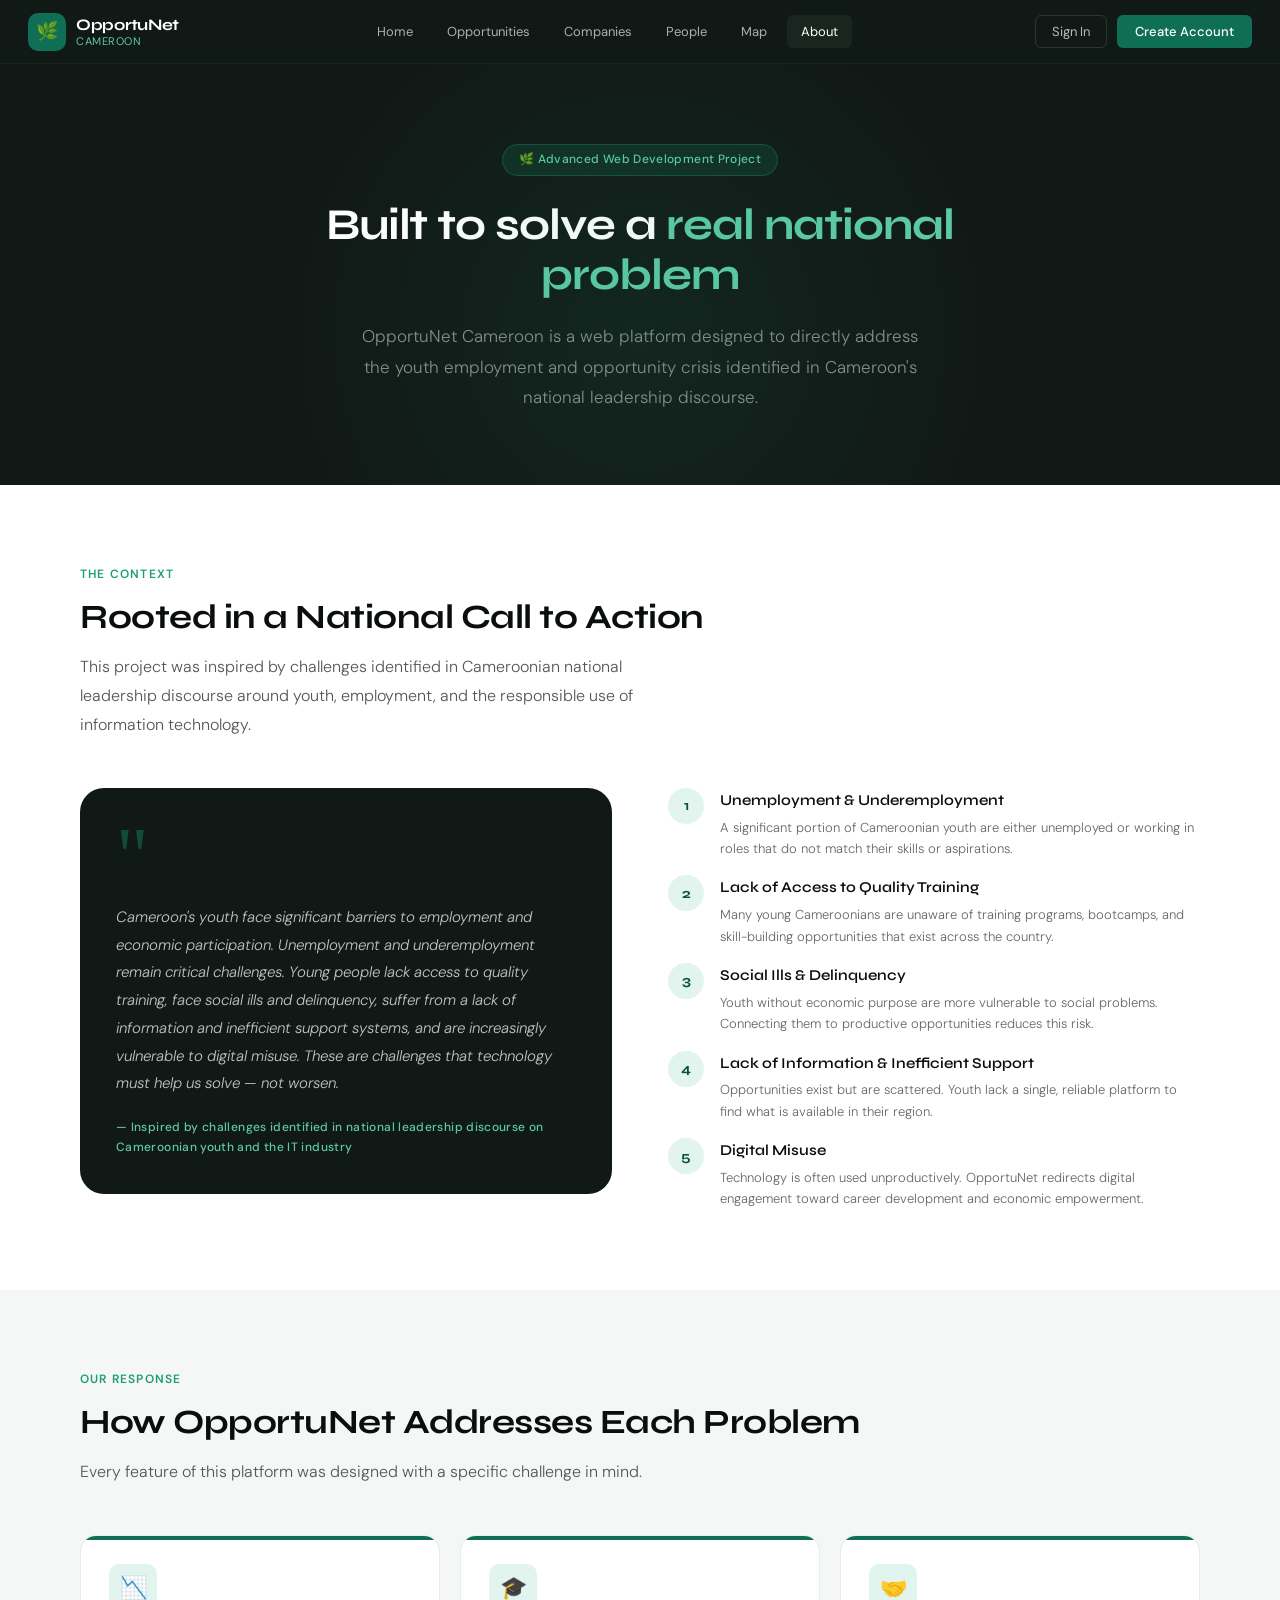
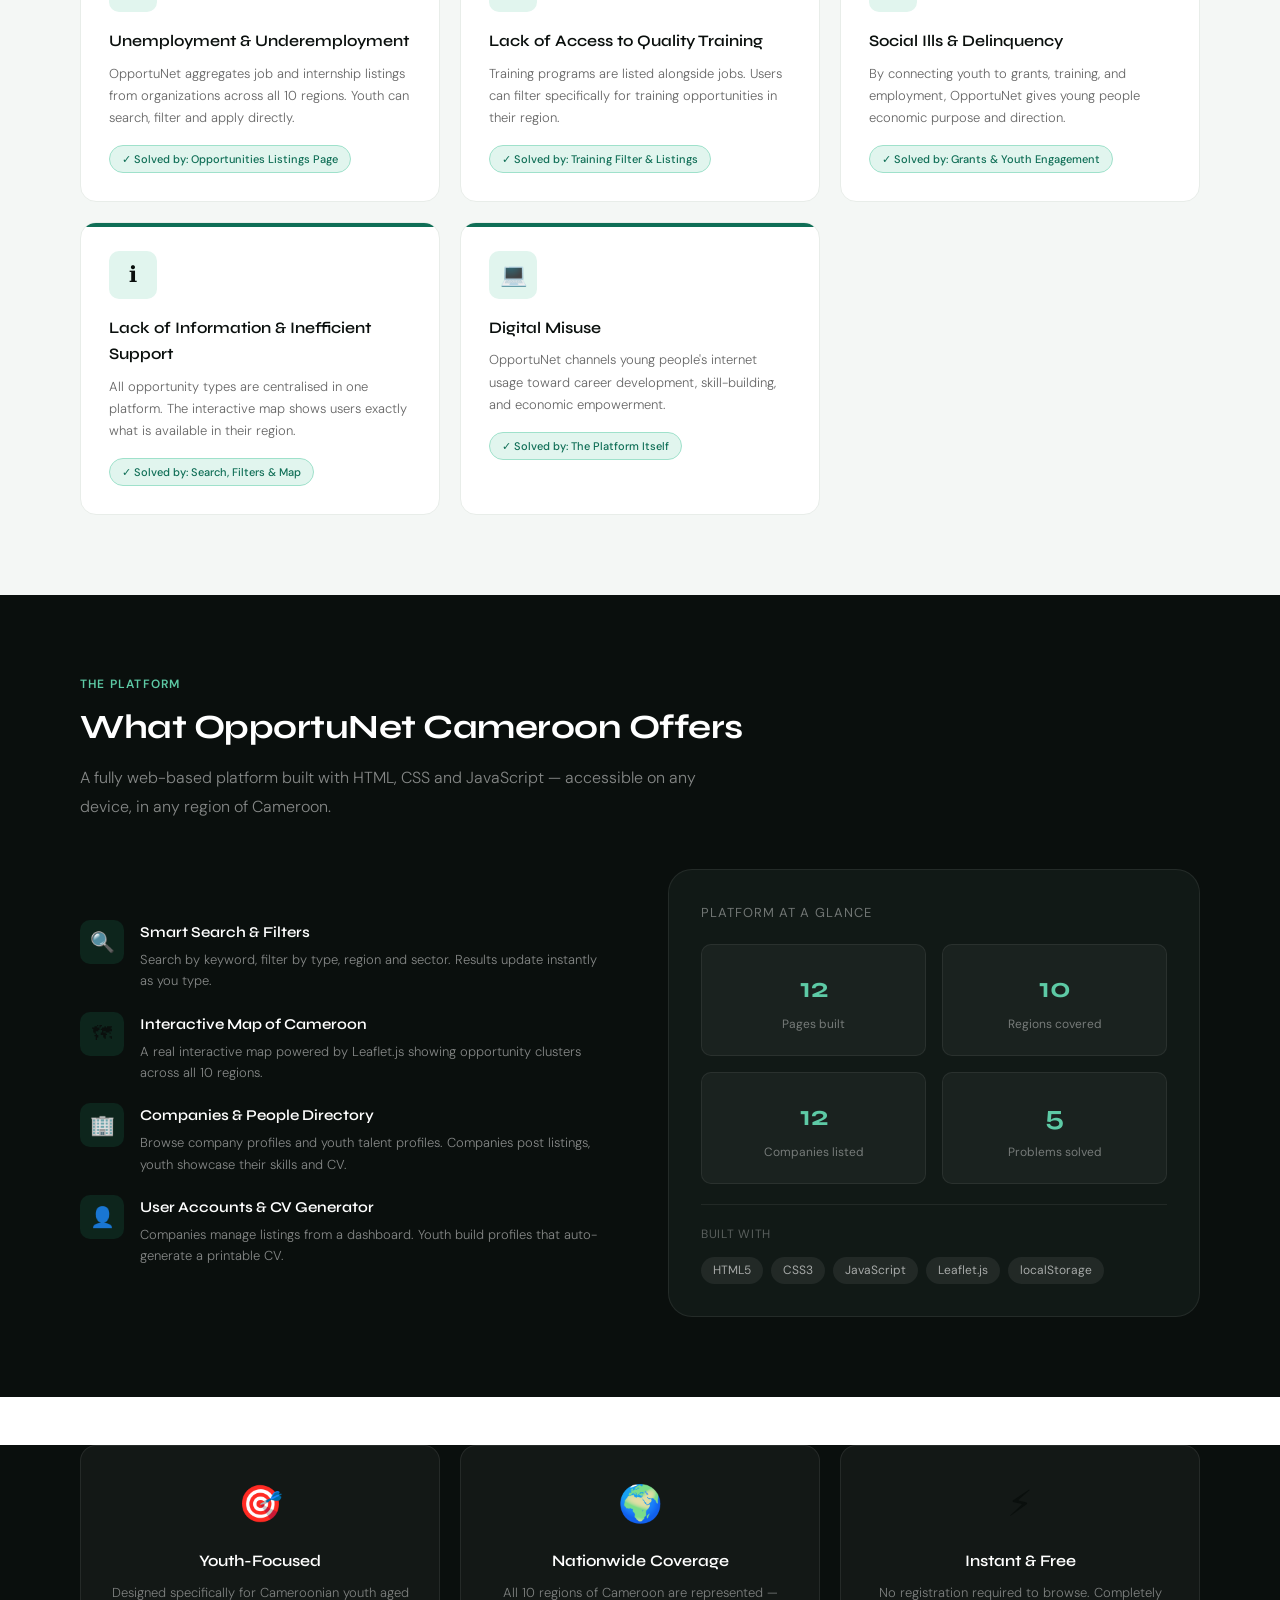
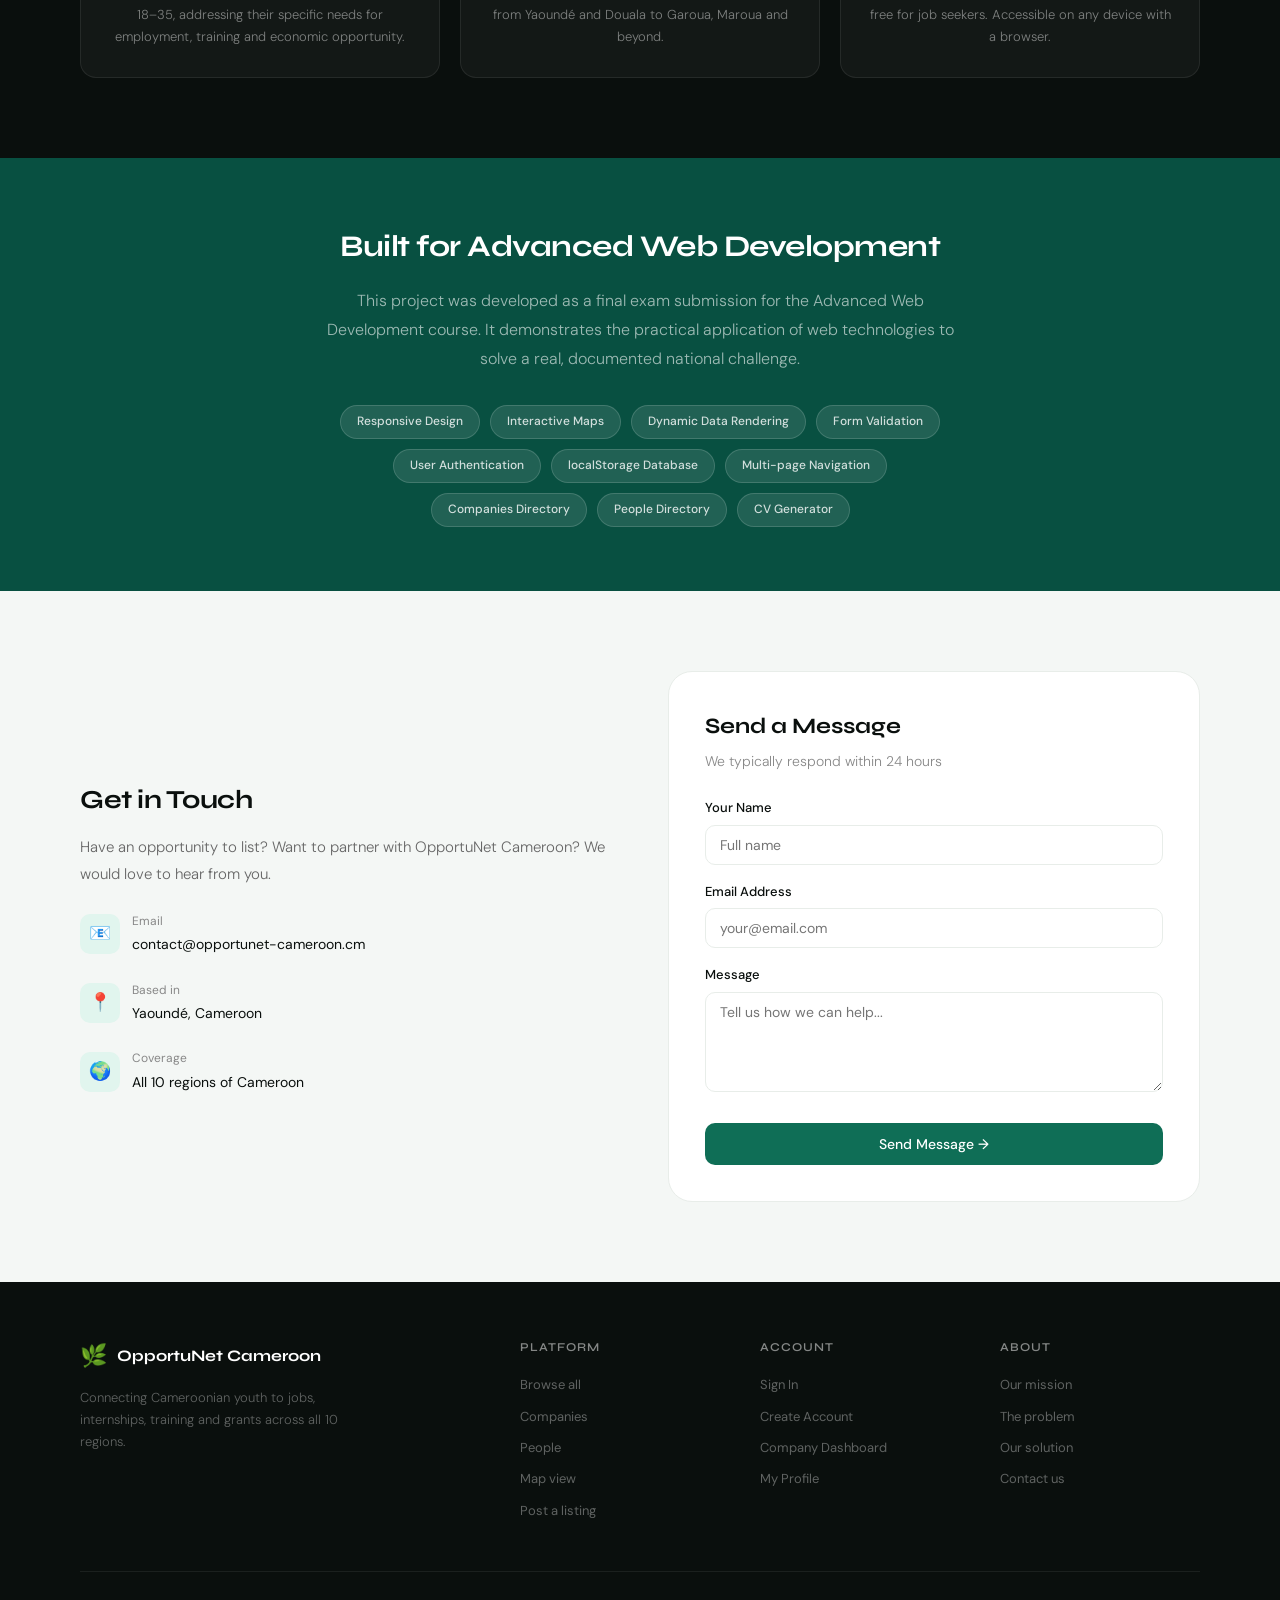
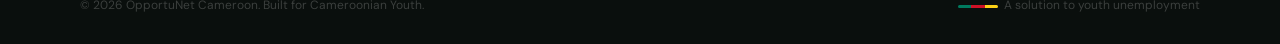
==== commit 1ff047ed: "Add companies, people directory and updated navbar" ====
--- a/about.html
+++ b/about.html
@@ -9,292 +9,83 @@
   <link rel="stylesheet" href="https://fonts.googleapis.com/css2?family=Syne:wght@400;500;600;700&family=DM+Sans:ital,opsz,wght@0,9..40,300;0,9..40,400;0,9..40,500;1,9..40,300&display=swap" />
   <link rel="stylesheet" href="css/style.css" />
   <style>
-    .about-hero {
-      background: var(--dark-800);
-      padding: 80px 28px 72px;
-      text-align: center;
-      position: relative;
-      overflow: hidden;
-    }
-    .about-hero::before {
-      content: '';
-      position: absolute;
-      top: -80px; left: 50%;
-      transform: translateX(-50%);
-      width: 700px; height: 700px;
-      background: radial-gradient(circle, rgba(29,158,117,0.1) 0%, transparent 70%);
-      pointer-events: none;
-    }
-    .about-hero-badge {
-      display: inline-flex; align-items: center; gap: 6px;
-      background: rgba(29,158,117,0.15);
-      border: 1px solid rgba(29,158,117,0.3);
-      color: var(--green-400); font-size: 12px; font-weight: 500;
-      padding: 5px 16px; border-radius: 20px;
-      margin-bottom: 24px; letter-spacing: 0.03em;
-    }
-    .about-hero h1 {
-      font-family: var(--font-display);
-      font-size: 44px; font-weight: 700; color: var(--white);
-      letter-spacing: -1px; line-height: 1.15;
-      max-width: 640px; margin: 0 auto 20px;
-    }
-    .about-hero h1 span { color: var(--green-400); }
-    .about-hero p {
-      font-size: 17px; color: rgba(255,255,255,0.5);
-      max-width: 560px; margin: 0 auto;
-      font-weight: 300; line-height: 1.8;
-    }
-    .about-section { padding: 80px 28px; }
-    .about-section-inner { max-width: 1120px; margin: 0 auto; }
-    .about-section.alt  { background: var(--gray-100); }
-    .about-section.dark { background: var(--dark-900); }
-    .section-eyebrow {
-      font-size: 12px; font-weight: 600; color: var(--green-600);
-      text-transform: uppercase; letter-spacing: 0.1em; margin-bottom: 12px;
-    }
-    .about-h2 {
-      font-family: var(--font-display);
-      font-size: 34px; font-weight: 700; color: var(--dark-900);
-      letter-spacing: -0.5px; line-height: 1.2; margin-bottom: 16px;
-    }
-    .about-h2.light { color: var(--white); }
-    .about-lead {
-      font-size: 16px; color: #555; line-height: 1.8;
-      font-weight: 300; max-width: 620px;
-    }
-    .about-lead.light { color: rgba(255,255,255,0.5); }
-    .speech-layout {
-      display: grid; grid-template-columns: 1fr 1fr;
-      gap: 56px; align-items: start; margin-top: 48px;
-    }
-    .speech-quote-block {
-      background: var(--dark-800);
-      border-radius: var(--radius-xl); padding: 36px;
-    }
-    .speech-quote-mark {
-      font-size: 80px; color: var(--green-700);
-      line-height: 0.8; margin-bottom: 16px;
-      font-family: Georgia, serif; opacity: 0.6;
-    }
-    .speech-quote-text {
-      font-size: 15px; color: rgba(255,255,255,0.75);
-      line-height: 1.85; font-weight: 300;
-      font-style: italic; margin-bottom: 20px;
-    }
-    .speech-quote-source {
-      font-size: 12px; color: var(--green-400);
-      font-weight: 500; letter-spacing: 0.03em;
-    }
-    .speech-points { display: flex; flex-direction: column; gap: 16px; }
-    .speech-point  { display: flex; gap: 16px; align-items: flex-start; }
-    .speech-point-num {
-      width: 36px; height: 36px; border-radius: 50%;
-      background: var(--green-50);
-      display: flex; align-items: center; justify-content: center;
-      font-family: var(--font-display); font-size: 14px;
-      font-weight: 700; color: var(--green-800); flex-shrink: 0;
-    }
-    .speech-point-title {
-      font-family: var(--font-display);
-      font-size: 15px; font-weight: 600;
-      color: var(--dark-900); margin-bottom: 4px;
-    }
-    .speech-point-text {
-      font-size: 13px; color: #666;
-      line-height: 1.65; font-weight: 300;
-    }
-    .problems-grid {
-      display: grid;
-      grid-template-columns: repeat(auto-fit, minmax(300px, 1fr));
-      gap: 20px; margin-top: 48px;
-    }
-    .problem-card {
-      background: var(--white); border: 1px solid var(--gray-200);
-      border-radius: var(--radius-lg); padding: 28px;
-      position: relative; overflow: hidden;
-    }
-    .problem-card::before {
-      content: ''; position: absolute;
-      top: 0; left: 0; right: 0; height: 4px;
-      background: var(--green-700);
-    }
-    .problem-card-icon {
-      width: 48px; height: 48px; border-radius: var(--radius-md);
-      background: var(--green-50);
-      display: flex; align-items: center;
-      justify-content: center; font-size: 22px; margin-bottom: 16px;
-    }
-    .problem-card-title {
-      font-family: var(--font-display);
-      font-size: 16px; font-weight: 600;
-      color: var(--dark-900); margin-bottom: 8px;
-    }
-    .problem-card-text {
-      font-size: 13px; color: #666;
-      line-height: 1.7; font-weight: 300; margin-bottom: 16px;
-    }
-    .problem-solution-tag {
-      display: inline-flex; align-items: center; gap: 6px;
-      font-size: 11px; font-weight: 500;
-      color: var(--green-700); background: var(--green-50);
-      border: 1px solid var(--green-200);
-      padding: 4px 12px; border-radius: 20px;
-    }
-    .solution-layout {
-      display: grid; grid-template-columns: 1fr 1fr;
-      gap: 56px; align-items: center; margin-top: 48px;
-    }
-    .solution-features { display: flex; flex-direction: column; gap: 20px; }
-    .solution-feature  { display: flex; gap: 16px; align-items: flex-start; }
-    .solution-feature-icon {
-      width: 44px; height: 44px; border-radius: var(--radius-md);
-      display: flex; align-items: center;
-      justify-content: center; font-size: 20px; flex-shrink: 0;
-    }
-    .solution-feature-title {
-      font-family: var(--font-display);
-      font-size: 15px; font-weight: 600;
-      color: var(--white); margin-bottom: 4px;
-    }
-    .solution-feature-text {
-      font-size: 13px; color: rgba(255,255,255,0.5);
-      line-height: 1.65; font-weight: 300;
-    }
-    .solution-visual {
-      background: var(--dark-800);
-      border: 1px solid rgba(255,255,255,0.08);
-      border-radius: var(--radius-xl); padding: 32px;
-    }
-    .solution-stat-grid {
-      display: grid; grid-template-columns: 1fr 1fr; gap: 16px;
-    }
-    .solution-stat {
-      background: rgba(255,255,255,0.04);
-      border: 1px solid rgba(255,255,255,0.07);
-      border-radius: var(--radius-md); padding: 20px; text-align: center;
-    }
-    .solution-stat-num {
-      font-family: var(--font-display);
-      font-size: 28px; font-weight: 700;
-      color: var(--green-400); margin-bottom: 4px;
-    }
-    .solution-stat-label { font-size: 12px; color: rgba(255,255,255,0.4); }
-    .impact-grid {
-      display: grid; grid-template-columns: repeat(3, 1fr);
-      gap: 20px; margin-top: 48px;
-    }
-    .impact-card {
-      background: rgba(255,255,255,0.04);
-      border: 1px solid rgba(255,255,255,0.08);
-      border-radius: var(--radius-lg); padding: 28px; text-align: center;
-    }
-    .impact-icon  { font-size: 36px; margin-bottom: 14px; }
-    .impact-title {
-      font-family: var(--font-display);
-      font-size: 16px; font-weight: 600;
-      color: var(--white); margin-bottom: 8px;
-    }
-    .impact-text  {
-      font-size: 13px; color: rgba(255,255,255,0.45);
-      line-height: 1.7; font-weight: 300;
-    }
-    .built-section {
-      background: var(--green-800); padding: 64px 28px; text-align: center;
-    }
-    .built-inner { max-width: 640px; margin: 0 auto; }
-    .built-inner h2 {
-      font-family: var(--font-display);
-      font-size: 30px; font-weight: 700; color: var(--white);
-      letter-spacing: -0.5px; margin-bottom: 16px;
-    }
-    .built-inner p {
-      font-size: 16px; color: rgba(255,255,255,0.6);
-      line-height: 1.8; font-weight: 300; margin-bottom: 32px;
-    }
-    .built-tags { display: flex; gap: 10px; justify-content: center; flex-wrap: wrap; }
-    .built-tag {
-      font-size: 12px; font-weight: 500; padding: 6px 16px;
-      border-radius: 20px; background: rgba(255,255,255,0.1);
-      border: 1px solid rgba(255,255,255,0.15); color: rgba(255,255,255,0.8);
-    }
-    .contact-section { padding: 80px 28px; background: var(--gray-100); }
-    .contact-inner {
-      max-width: 1120px; margin: 0 auto;
-      display: grid; grid-template-columns: 1fr 1fr;
-      gap: 56px; align-items: center;
-    }
-    .contact-form-card {
-      background: var(--white); border: 1px solid var(--gray-200);
-      border-radius: var(--radius-xl); padding: 36px;
-    }
-    .contact-form-title {
-      font-family: var(--font-display);
-      font-size: 22px; font-weight: 700;
-      color: var(--dark-900); margin-bottom: 6px;
-    }
-    .contact-form-sub {
-      font-size: 14px; color: #888;
-      margin-bottom: 24px; font-weight: 300;
-    }
-    .contact-field { margin-bottom: 16px; }
-    .contact-label {
-      display: block; font-size: 13px; font-weight: 500;
-      color: var(--dark-900); margin-bottom: 6px;
-    }
-    .contact-input, .contact-textarea {
-      width: 100%; padding: 10px 14px;
-      border: 1px solid var(--gray-200);
-      border-radius: var(--radius-md);
-      font-size: 14px; font-family: var(--font-body);
-      color: var(--dark-900); background: var(--white);
-      transition: var(--transition);
-    }
-    .contact-input:focus, .contact-textarea:focus {
-      outline: none; border-color: var(--green-400);
-      box-shadow: 0 0 0 3px rgba(29,158,117,0.08);
-    }
-    .contact-textarea { resize: vertical; min-height: 100px; }
-    .contact-submit {
-      width: 100%; background: var(--green-700); color: var(--white);
-      border: none; padding: 12px; border-radius: var(--radius-md);
-      font-size: 14px; font-weight: 500; cursor: pointer;
-      transition: var(--transition); font-family: var(--font-body); margin-top: 8px;
-    }
-    .contact-submit:hover { background: var(--green-600); }
-    .contact-info { display: flex; flex-direction: column; gap: 24px; }
-    .contact-info h3 {
-      font-family: var(--font-display);
-      font-size: 26px; font-weight: 700; color: var(--dark-900);
-      letter-spacing: -0.5px; margin-bottom: 12px;
-    }
-    .contact-info p { font-size: 15px; color: #666; line-height: 1.8; font-weight: 300; }
-    .contact-detail {
-      display: flex; align-items: center; gap: 12px;
-      font-size: 14px; color: var(--dark-900);
-    }
-    .contact-detail-icon {
-      width: 40px; height: 40px; border-radius: var(--radius-md);
-      background: var(--green-50);
-      display: flex; align-items: center;
-      justify-content: center; font-size: 18px; flex-shrink: 0;
-    }
-    @media (max-width: 900px) {
-      .speech-layout   { grid-template-columns: 1fr; }
-      .solution-layout { grid-template-columns: 1fr; }
-      .impact-grid     { grid-template-columns: 1fr; }
-      .contact-inner   { grid-template-columns: 1fr; }
-      .about-hero h1   { font-size: 32px; }
-    }
-    @media (max-width: 600px) {
-      .problems-grid      { grid-template-columns: 1fr; }
-      .solution-stat-grid { grid-template-columns: 1fr 1fr; }
-    }
+    .about-hero { background:var(--dark-800); padding:80px 28px 72px; text-align:center; position:relative; overflow:hidden; }
+    .about-hero::before { content:''; position:absolute; top:-80px; left:50%; transform:translateX(-50%); width:700px; height:700px; background:radial-gradient(circle, rgba(29,158,117,0.1) 0%, transparent 70%); pointer-events:none; }
+    .about-hero-badge { display:inline-flex; align-items:center; gap:6px; background:rgba(29,158,117,0.15); border:1px solid rgba(29,158,117,0.3); color:var(--green-400); font-size:12px; font-weight:500; padding:5px 16px; border-radius:20px; margin-bottom:24px; letter-spacing:0.03em; }
+    .about-hero h1 { font-family:var(--font-display); font-size:44px; font-weight:700; color:var(--white); letter-spacing:-1px; line-height:1.15; max-width:640px; margin:0 auto 20px; }
+    .about-hero h1 span { color:var(--green-400); }
+    .about-hero p { font-size:17px; color:rgba(255,255,255,0.5); max-width:560px; margin:0 auto; font-weight:300; line-height:1.8; }
+    .about-section { padding:80px 28px; }
+    .about-section-inner { max-width:1120px; margin:0 auto; }
+    .about-section.alt { background:var(--gray-100); }
+    .about-section.dark { background:var(--dark-900); }
+    .section-eyebrow { font-size:12px; font-weight:600; color:var(--green-600); text-transform:uppercase; letter-spacing:0.1em; margin-bottom:12px; }
+    .about-h2 { font-family:var(--font-display); font-size:34px; font-weight:700; color:var(--dark-900); letter-spacing:-0.5px; line-height:1.2; margin-bottom:16px; }
+    .about-h2.light { color:var(--white); }
+    .about-lead { font-size:16px; color:#555; line-height:1.8; font-weight:300; max-width:620px; }
+    .about-lead.light { color:rgba(255,255,255,0.5); }
+    .speech-layout { display:grid; grid-template-columns:1fr 1fr; gap:56px; align-items:start; margin-top:48px; }
+    .speech-quote-block { background:var(--dark-800); border-radius:var(--radius-xl); padding:36px; }
+    .speech-quote-mark { font-size:80px; color:var(--green-700); line-height:0.8; margin-bottom:16px; font-family:Georgia, serif; opacity:0.6; }
+    .speech-quote-text { font-size:15px; color:rgba(255,255,255,0.75); line-height:1.85; font-weight:300; font-style:italic; margin-bottom:20px; }
+    .speech-quote-source { font-size:12px; color:var(--green-400); font-weight:500; letter-spacing:0.03em; }
+    .speech-points { display:flex; flex-direction:column; gap:16px; }
+    .speech-point { display:flex; gap:16px; align-items:flex-start; }
+    .speech-point-num { width:36px; height:36px; border-radius:50%; background:var(--green-50); display:flex; align-items:center; justify-content:center; font-family:var(--font-display); font-size:14px; font-weight:700; color:var(--green-800); flex-shrink:0; }
+    .speech-point-title { font-family:var(--font-display); font-size:15px; font-weight:600; color:var(--dark-900); margin-bottom:4px; }
+    .speech-point-text { font-size:13px; color:#666; line-height:1.65; font-weight:300; }
+    .problems-grid { display:grid; grid-template-columns:repeat(auto-fit, minmax(300px, 1fr)); gap:20px; margin-top:48px; }
+    .problem-card { background:var(--white); border:1px solid var(--gray-200); border-radius:var(--radius-lg); padding:28px; position:relative; overflow:hidden; }
+    .problem-card::before { content:''; position:absolute; top:0; left:0; right:0; height:4px; background:var(--green-700); }
+    .problem-card-icon { width:48px; height:48px; border-radius:var(--radius-md); background:var(--green-50); display:flex; align-items:center; justify-content:center; font-size:22px; margin-bottom:16px; }
+    .problem-card-title { font-family:var(--font-display); font-size:16px; font-weight:600; color:var(--dark-900); margin-bottom:8px; }
+    .problem-card-text { font-size:13px; color:#666; line-height:1.7; font-weight:300; margin-bottom:16px; }
+    .problem-solution-tag { display:inline-flex; align-items:center; gap:6px; font-size:11px; font-weight:500; color:var(--green-700); background:var(--green-50); border:1px solid var(--green-200); padding:4px 12px; border-radius:20px; }
+    .solution-layout { display:grid; grid-template-columns:1fr 1fr; gap:56px; align-items:center; margin-top:48px; }
+    .solution-features { display:flex; flex-direction:column; gap:20px; }
+    .solution-feature { display:flex; gap:16px; align-items:flex-start; }
+    .solution-feature-icon { width:44px; height:44px; border-radius:var(--radius-md); display:flex; align-items:center; justify-content:center; font-size:20px; flex-shrink:0; }
+    .solution-feature-title { font-family:var(--font-display); font-size:15px; font-weight:600; color:var(--white); margin-bottom:4px; }
+    .solution-feature-text { font-size:13px; color:rgba(255,255,255,0.5); line-height:1.65; font-weight:300; }
+    .solution-visual { background:var(--dark-800); border:1px solid rgba(255,255,255,0.08); border-radius:var(--radius-xl); padding:32px; }
+    .solution-stat-grid { display:grid; grid-template-columns:1fr 1fr; gap:16px; }
+    .solution-stat { background:rgba(255,255,255,0.04); border:1px solid rgba(255,255,255,0.07); border-radius:var(--radius-md); padding:20px; text-align:center; }
+    .solution-stat-num { font-family:var(--font-display); font-size:28px; font-weight:700; color:var(--green-400); margin-bottom:4px; }
+    .solution-stat-label { font-size:12px; color:rgba(255,255,255,0.4); }
+    .impact-grid { display:grid; grid-template-columns:repeat(3,1fr); gap:20px; margin-top:48px; }
+    .impact-card { background:rgba(255,255,255,0.04); border:1px solid rgba(255,255,255,0.08); border-radius:var(--radius-lg); padding:28px; text-align:center; }
+    .impact-icon { font-size:36px; margin-bottom:14px; }
+    .impact-title { font-family:var(--font-display); font-size:16px; font-weight:600; color:var(--white); margin-bottom:8px; }
+    .impact-text { font-size:13px; color:rgba(255,255,255,0.45); line-height:1.7; font-weight:300; }
+    .built-section { background:var(--green-800); padding:64px 28px; text-align:center; }
+    .built-inner { max-width:640px; margin:0 auto; }
+    .built-inner h2 { font-family:var(--font-display); font-size:30px; font-weight:700; color:var(--white); letter-spacing:-0.5px; margin-bottom:16px; }
+    .built-inner p { font-size:16px; color:rgba(255,255,255,0.6); line-height:1.8; font-weight:300; margin-bottom:32px; }
+    .built-tags { display:flex; gap:10px; justify-content:center; flex-wrap:wrap; }
+    .built-tag { font-size:12px; font-weight:500; padding:6px 16px; border-radius:20px; background:rgba(255,255,255,0.1); border:1px solid rgba(255,255,255,0.15); color:rgba(255,255,255,0.8); }
+    .contact-section { padding:80px 28px; background:var(--gray-100); }
+    .contact-inner { max-width:1120px; margin:0 auto; display:grid; grid-template-columns:1fr 1fr; gap:56px; align-items:center; }
+    .contact-form-card { background:var(--white); border:1px solid var(--gray-200); border-radius:var(--radius-xl); padding:36px; }
+    .contact-form-title { font-family:var(--font-display); font-size:22px; font-weight:700; color:var(--dark-900); margin-bottom:6px; }
+    .contact-form-sub { font-size:14px; color:#888; margin-bottom:24px; font-weight:300; }
+    .contact-field { margin-bottom:16px; }
+    .contact-label { display:block; font-size:13px; font-weight:500; color:var(--dark-900); margin-bottom:6px; }
+    .contact-input,.contact-textarea { width:100%; padding:10px 14px; border:1px solid var(--gray-200); border-radius:var(--radius-md); font-size:14px; font-family:var(--font-body); color:var(--dark-900); background:var(--white); transition:var(--transition); }
+    .contact-input:focus,.contact-textarea:focus { outline:none; border-color:var(--green-400); box-shadow:0 0 0 3px rgba(29,158,117,0.08); }
+    .contact-textarea { resize:vertical; min-height:100px; }
+    .contact-submit { width:100%; background:var(--green-700); color:var(--white); border:none; padding:12px; border-radius:var(--radius-md); font-size:14px; font-weight:500; cursor:pointer; transition:var(--transition); font-family:var(--font-body); margin-top:8px; }
+    .contact-submit:hover { background:var(--green-600); }
+    .contact-info { display:flex; flex-direction:column; gap:24px; }
+    .contact-info h3 { font-family:var(--font-display); font-size:26px; font-weight:700; color:var(--dark-900); letter-spacing:-0.5px; margin-bottom:12px; }
+    .contact-info p { font-size:15px; color:#666; line-height:1.8; font-weight:300; }
+    .contact-detail { display:flex; align-items:center; gap:12px; font-size:14px; color:var(--dark-900); }
+    .contact-detail-icon { width:40px; height:40px; border-radius:var(--radius-md); background:var(--green-50); display:flex; align-items:center; justify-content:center; font-size:18px; flex-shrink:0; }
+    @media (max-width:900px) { .speech-layout,.solution-layout,.contact-inner { grid-template-columns:1fr; } .impact-grid { grid-template-columns:1fr; } .about-hero h1 { font-size:32px; } }
+    @media (max-width:600px) { .problems-grid { grid-template-columns:1fr; } }
   </style>
 </head>
 <body>
 
-  <!-- ═══ NAVBAR ═══════════════════════════ -->
   <nav class="navbar">
     <a href="index.html" class="navbar-logo">
       <div class="logo-icon">🌿</div>
@@ -306,313 +97,197 @@
     <div class="navbar-links">
       <a href="index.html"         class="nav-link">Home</a>
       <a href="opportunities.html" class="nav-link">Opportunities</a>
+      <a href="companies.html"     class="nav-link">Companies</a>
+      <a href="people.html"        class="nav-link">People</a>
       <a href="map.html"           class="nav-link">Map</a>
       <a href="about.html"         class="nav-link active">About</a>
     </div>
     <div class="navbar-actions" id="navbar-actions"></div>
   </nav>
 
-  <!-- ═══ HERO ══════════════════════════════ -->
   <section class="about-hero">
     <div class="about-hero-badge">🌿 Advanced Web Development Project</div>
     <h1>Built to solve a <span>real national problem</span></h1>
-    <p>
-      OpportuNet Cameroon is a web platform designed to directly address
-      the youth employment and opportunity crisis identified in Cameroon's
-      national leadership discourse.
-    </p>
-  </section>
-
-  <!-- ═══ THE SPEECH SECTION ═══════════════ -->
+    <p>OpportuNet Cameroon is a web platform designed to directly address the youth employment and opportunity crisis identified in Cameroon's national leadership discourse.</p>
+  </section>
+
   <section class="about-section" id="problem">
     <div class="about-section-inner">
       <div class="section-eyebrow">The Context</div>
       <h2 class="about-h2">Rooted in a National Call to Action</h2>
-      <p class="about-lead">
-        This project was inspired by challenges identified in Cameroonian
-        national leadership discourse around youth, employment, and the
-        responsible use of information technology.
-      </p>
+      <p class="about-lead">This project was inspired by challenges identified in Cameroonian national leadership discourse around youth, employment, and the responsible use of information technology.</p>
       <div class="speech-layout">
         <div class="speech-quote-block">
           <div class="speech-quote-mark">"</div>
-          <p class="speech-quote-text">
-            Cameroon's youth face significant barriers to employment and
-            economic participation. Unemployment and underemployment remain
-            critical challenges. Young people lack access to quality training,
-            face social ills and delinquency, suffer from a lack of information
-            and inefficient support systems, and are increasingly vulnerable
-            to digital misuse. These are challenges that technology must help
-            us solve — not worsen.
-          </p>
-          <div class="speech-quote-source">
-            — Inspired by challenges identified in national leadership discourse
-            on Cameroonian youth and the IT industry
-          </div>
+          <p class="speech-quote-text">Cameroon's youth face significant barriers to employment and economic participation. Unemployment and underemployment remain critical challenges. Young people lack access to quality training, face social ills and delinquency, suffer from a lack of information and inefficient support systems, and are increasingly vulnerable to digital misuse. These are challenges that technology must help us solve — not worsen.</p>
+          <div class="speech-quote-source">— Inspired by challenges identified in national leadership discourse on Cameroonian youth and the IT industry</div>
         </div>
         <div class="speech-points">
           <div class="speech-point">
             <div class="speech-point-num">1</div>
             <div>
               <div class="speech-point-title">Unemployment & Underemployment</div>
-              <div class="speech-point-text">
-                A significant portion of Cameroonian youth are either unemployed
-                or working in roles that do not match their skills or aspirations.
-              </div>
+              <div class="speech-point-text">A significant portion of Cameroonian youth are either unemployed or working in roles that do not match their skills or aspirations.</div>
             </div>
           </div>
           <div class="speech-point">
             <div class="speech-point-num">2</div>
             <div>
               <div class="speech-point-title">Lack of Access to Quality Training</div>
-              <div class="speech-point-text">
-                Many young Cameroonians are unaware of training programs,
-                bootcamps, and skill-building opportunities that exist.
-              </div>
+              <div class="speech-point-text">Many young Cameroonians are unaware of training programs, bootcamps, and skill-building opportunities that exist across the country.</div>
             </div>
           </div>
           <div class="speech-point">
             <div class="speech-point-num">3</div>
             <div>
               <div class="speech-point-title">Social Ills & Delinquency</div>
-              <div class="speech-point-text">
-                Youth without economic purpose are more vulnerable to social
-                problems. Connecting them to productive opportunities reduces this.
-              </div>
+              <div class="speech-point-text">Youth without economic purpose are more vulnerable to social problems. Connecting them to productive opportunities reduces this risk.</div>
             </div>
           </div>
           <div class="speech-point">
             <div class="speech-point-num">4</div>
             <div>
               <div class="speech-point-title">Lack of Information & Inefficient Support</div>
-              <div class="speech-point-text">
-                Opportunities exist but are scattered. Youth lack a single,
-                reliable platform to find what is available in their region.
-              </div>
+              <div class="speech-point-text">Opportunities exist but are scattered. Youth lack a single, reliable platform to find what is available in their region.</div>
             </div>
           </div>
           <div class="speech-point">
             <div class="speech-point-num">5</div>
             <div>
               <div class="speech-point-title">Digital Misuse</div>
-              <div class="speech-point-text">
-                Technology is often used unproductively. OpportuNet redirects
-                digital engagement toward career development.
-              </div>
-            </div>
-          </div>
-        </div>
-      </div>
-    </div>
-  </section>
-
-  <!-- ═══ PROBLEMS & SOLUTIONS ══════════════ -->
+              <div class="speech-point-text">Technology is often used unproductively. OpportuNet redirects digital engagement toward career development and economic empowerment.</div>
+            </div>
+          </div>
+        </div>
+      </div>
+    </div>
+  </section>
+
   <section class="about-section alt">
     <div class="about-section-inner">
       <div class="section-eyebrow">Our Response</div>
       <h2 class="about-h2">How OpportuNet Addresses Each Problem</h2>
-      <p class="about-lead">
-        Every feature of this platform was designed with a specific challenge in mind.
-      </p>
+      <p class="about-lead">Every feature of this platform was designed with a specific challenge in mind.</p>
       <div class="problems-grid">
         <div class="problem-card">
           <div class="problem-card-icon">📉</div>
           <div class="problem-card-title">Unemployment & Underemployment</div>
-          <div class="problem-card-text">
-            OpportuNet aggregates hundreds of job and internship listings from
-            organizations across all 10 regions. Youth can search, filter and
-            apply directly — removing the friction between them and employment.
-          </div>
+          <div class="problem-card-text">OpportuNet aggregates job and internship listings from organizations across all 10 regions. Youth can search, filter and apply directly.</div>
           <span class="problem-solution-tag">✓ Solved by: Opportunities Listings Page</span>
         </div>
         <div class="problem-card">
           <div class="problem-card-icon">🎓</div>
           <div class="problem-card-title">Lack of Access to Quality Training</div>
-          <div class="problem-card-text">
-            Training programs and bootcamps are listed alongside jobs and
-            internships. Users can filter specifically for training opportunities
-            and find programs in their region.
-          </div>
+          <div class="problem-card-text">Training programs are listed alongside jobs. Users can filter specifically for training opportunities in their region.</div>
           <span class="problem-solution-tag">✓ Solved by: Training Filter & Listings</span>
         </div>
         <div class="problem-card">
           <div class="problem-card-icon">🤝</div>
           <div class="problem-card-title">Social Ills & Delinquency</div>
-          <div class="problem-card-text">
-            By connecting youth to grants, training, and employment, OpportuNet
-            gives young people economic purpose and direction — reducing
-            vulnerability to social problems.
-          </div>
+          <div class="problem-card-text">By connecting youth to grants, training, and employment, OpportuNet gives young people economic purpose and direction.</div>
           <span class="problem-solution-tag">✓ Solved by: Grants & Youth Engagement</span>
         </div>
         <div class="problem-card">
           <div class="problem-card-icon">ℹ️</div>
           <div class="problem-card-title">Lack of Information & Inefficient Support</div>
-          <div class="problem-card-text">
-            All opportunity types are centralised in one platform. The interactive
-            map shows users exactly what is available in their region.
-          </div>
+          <div class="problem-card-text">All opportunity types are centralised in one platform. The interactive map shows users exactly what is available in their region.</div>
           <span class="problem-solution-tag">✓ Solved by: Search, Filters & Map</span>
         </div>
         <div class="problem-card">
           <div class="problem-card-icon">💻</div>
           <div class="problem-card-title">Digital Misuse</div>
-          <div class="problem-card-text">
-            OpportuNet is itself a demonstration that digital tools can be used
-            constructively. It channels young people's internet usage toward
-            career development and economic empowerment.
-          </div>
+          <div class="problem-card-text">OpportuNet channels young people's internet usage toward career development, skill-building, and economic empowerment.</div>
           <span class="problem-solution-tag">✓ Solved by: The Platform Itself</span>
         </div>
       </div>
     </div>
   </section>
 
-  <!-- ═══ SOLUTION SECTION ══════════════════ -->
   <section class="about-section dark" id="solution">
     <div class="about-section-inner">
       <div class="section-eyebrow" style="color:var(--green-400);">The Platform</div>
       <h2 class="about-h2 light">What OpportuNet Cameroon Offers</h2>
-      <p class="about-lead light">
-        A fully web-based platform built with HTML, CSS and JavaScript —
-        accessible on any device, in any region of Cameroon.
-      </p>
+      <p class="about-lead light">A fully web-based platform built with HTML, CSS and JavaScript — accessible on any device, in any region of Cameroon.</p>
       <div class="solution-layout">
         <div class="solution-features">
           <div class="solution-feature">
             <div class="solution-feature-icon" style="background:rgba(29,158,117,0.15);">🔍</div>
             <div>
               <div class="solution-feature-title">Smart Search & Filters</div>
-              <div class="solution-feature-text">
-                Search by keyword, filter by type, region and sector.
-                Results update instantly as you type.
-              </div>
+              <div class="solution-feature-text">Search by keyword, filter by type, region and sector. Results update instantly as you type.</div>
             </div>
           </div>
           <div class="solution-feature">
             <div class="solution-feature-icon" style="background:rgba(29,158,117,0.15);">🗺</div>
             <div>
               <div class="solution-feature-title">Interactive Map of Cameroon</div>
-              <div class="solution-feature-text">
-                A real interactive map powered by Leaflet.js showing
-                opportunity clusters across all 10 regions.
-              </div>
+              <div class="solution-feature-text">A real interactive map powered by Leaflet.js showing opportunity clusters across all 10 regions.</div>
+            </div>
+          </div>
+          <div class="solution-feature">
+            <div class="solution-feature-icon" style="background:rgba(29,158,117,0.15);">🏢</div>
+            <div>
+              <div class="solution-feature-title">Companies & People Directory</div>
+              <div class="solution-feature-text">Browse company profiles and youth talent profiles. Companies post listings, youth showcase their skills and CV.</div>
             </div>
           </div>
           <div class="solution-feature">
             <div class="solution-feature-icon" style="background:rgba(29,158,117,0.15);">👤</div>
             <div>
-              <div class="solution-feature-title">User Accounts</div>
-              <div class="solution-feature-text">
-                Companies post and manage listings. Youth build professional
-                profiles with skills, education and experience.
-              </div>
-            </div>
-          </div>
-          <div class="solution-feature">
-            <div class="solution-feature-icon" style="background:rgba(29,158,117,0.15);">📄</div>
-            <div>
-              <div class="solution-feature-title">CV Generator</div>
-              <div class="solution-feature-text">
-                Youth profiles automatically generate a printable CV
-                from their entered skills, education and experience.
-              </div>
+              <div class="solution-feature-title">User Accounts & CV Generator</div>
+              <div class="solution-feature-text">Companies manage listings from a dashboard. Youth build profiles that auto-generate a printable CV.</div>
             </div>
           </div>
         </div>
         <div class="solution-visual">
-          <div style="font-size:13px;color:rgba(255,255,255,0.4);
-                      text-transform:uppercase;letter-spacing:0.08em;
-                      margin-bottom:20px;">Platform at a Glance</div>
+          <div style="font-size:13px;color:rgba(255,255,255,0.4);text-transform:uppercase;letter-spacing:0.08em;margin-bottom:20px;">Platform at a Glance</div>
           <div class="solution-stat-grid">
-            <div class="solution-stat">
-              <div class="solution-stat-num">10</div>
-              <div class="solution-stat-label">Pages built</div>
-            </div>
-            <div class="solution-stat">
-              <div class="solution-stat-num">10</div>
-              <div class="solution-stat-label">Regions covered</div>
-            </div>
-            <div class="solution-stat">
-              <div class="solution-stat-num">4</div>
-              <div class="solution-stat-label">Opp. types</div>
-            </div>
-            <div class="solution-stat">
-              <div class="solution-stat-num">5</div>
-              <div class="solution-stat-label">Problems solved</div>
-            </div>
-          </div>
-          <div style="margin-top:20px;padding-top:20px;
-                      border-top:1px solid rgba(255,255,255,0.07);">
-            <div style="font-size:12px;color:rgba(255,255,255,0.3);
-                        margin-bottom:12px;text-transform:uppercase;
-                        letter-spacing:0.06em;">Built with</div>
+            <div class="solution-stat"><div class="solution-stat-num">12</div><div class="solution-stat-label">Pages built</div></div>
+            <div class="solution-stat"><div class="solution-stat-num">10</div><div class="solution-stat-label">Regions covered</div></div>
+            <div class="solution-stat"><div class="solution-stat-num">12</div><div class="solution-stat-label">Companies listed</div></div>
+            <div class="solution-stat"><div class="solution-stat-num">5</div><div class="solution-stat-label">Problems solved</div></div>
+          </div>
+          <div style="margin-top:20px;padding-top:20px;border-top:1px solid rgba(255,255,255,0.07);">
+            <div style="font-size:12px;color:rgba(255,255,255,0.3);margin-bottom:12px;text-transform:uppercase;letter-spacing:0.06em;">Built with</div>
             <div style="display:flex;gap:8px;flex-wrap:wrap;">
-              <span style="font-size:12px;padding:4px 12px;border-radius:20px;
-                           background:rgba(255,255,255,0.07);
-                           color:rgba(255,255,255,0.6);">HTML5</span>
-              <span style="font-size:12px;padding:4px 12px;border-radius:20px;
-                           background:rgba(255,255,255,0.07);
-                           color:rgba(255,255,255,0.6);">CSS3</span>
-              <span style="font-size:12px;padding:4px 12px;border-radius:20px;
-                           background:rgba(255,255,255,0.07);
-                           color:rgba(255,255,255,0.6);">JavaScript</span>
-              <span style="font-size:12px;padding:4px 12px;border-radius:20px;
-                           background:rgba(255,255,255,0.07);
-                           color:rgba(255,255,255,0.6);">Leaflet.js</span>
-              <span style="font-size:12px;padding:4px 12px;border-radius:20px;
-                           background:rgba(255,255,255,0.07);
-                           color:rgba(255,255,255,0.6);">localStorage</span>
-            </div>
-          </div>
-        </div>
-      </div>
-    </div>
-  </section>
-
-  <!-- ═══ IMPACT SECTION ════════════════════ -->
+              <span style="font-size:12px;padding:4px 12px;border-radius:20px;background:rgba(255,255,255,0.07);color:rgba(255,255,255,0.6);">HTML5</span>
+              <span style="font-size:12px;padding:4px 12px;border-radius:20px;background:rgba(255,255,255,0.07);color:rgba(255,255,255,0.6);">CSS3</span>
+              <span style="font-size:12px;padding:4px 12px;border-radius:20px;background:rgba(255,255,255,0.07);color:rgba(255,255,255,0.6);">JavaScript</span>
+              <span style="font-size:12px;padding:4px 12px;border-radius:20px;background:rgba(255,255,255,0.07);color:rgba(255,255,255,0.6);">Leaflet.js</span>
+              <span style="font-size:12px;padding:4px 12px;border-radius:20px;background:rgba(255,255,255,0.07);color:rgba(255,255,255,0.6);">localStorage</span>
+            </div>
+          </div>
+        </div>
+      </div>
+    </div>
+  </section>
+
   <section class="about-section dark" style="padding-top:0;">
     <div class="about-section-inner">
       <div class="impact-grid">
         <div class="impact-card">
           <div class="impact-icon">🎯</div>
           <div class="impact-title">Youth-Focused</div>
-          <div class="impact-text">
-            Designed specifically for Cameroonian youth aged 18–35,
-            addressing their specific needs for employment, training
-            and economic opportunity.
-          </div>
+          <div class="impact-text">Designed specifically for Cameroonian youth aged 18–35, addressing their specific needs for employment, training and economic opportunity.</div>
         </div>
         <div class="impact-card">
           <div class="impact-icon">🌍</div>
           <div class="impact-title">Nationwide Coverage</div>
-          <div class="impact-text">
-            All 10 regions of Cameroon are represented — from Yaoundé
-            and Douala to Garoua, Maroua and beyond.
-          </div>
+          <div class="impact-text">All 10 regions of Cameroon are represented — from Yaoundé and Douala to Garoua, Maroua and beyond.</div>
         </div>
         <div class="impact-card">
           <div class="impact-icon">⚡</div>
           <div class="impact-title">Instant & Free</div>
-          <div class="impact-text">
-            No registration required to browse. Completely free for
-            job seekers. Accessible on any device with a browser.
-          </div>
-        </div>
-      </div>
-    </div>
-  </section>
-
-  <!-- ═══ BUILT BY SECTION ══════════════════ -->
+          <div class="impact-text">No registration required to browse. Completely free for job seekers. Accessible on any device with a browser.</div>
+        </div>
+      </div>
+    </div>
+  </section>
+
   <section class="built-section">
     <div class="built-inner">
       <h2>Built for Advanced Web Development</h2>
-      <p>
-        This project was developed as a final exam submission for the
-        Advanced Web Development course. It demonstrates the practical
-        application of web technologies to solve a real, documented
-        national challenge — Cameroon's youth employment crisis.
-      </p>
+      <p>This project was developed as a final exam submission for the Advanced Web Development course. It demonstrates the practical application of web technologies to solve a real, documented national challenge.</p>
       <div class="built-tags">
         <span class="built-tag">Responsive Design</span>
         <span class="built-tag">Interactive Maps</span>
@@ -621,21 +296,19 @@
         <span class="built-tag">User Authentication</span>
         <span class="built-tag">localStorage Database</span>
         <span class="built-tag">Multi-page Navigation</span>
-        <span class="built-tag">Real-world Problem Solving</span>
-      </div>
-    </div>
-  </section>
-
-  <!-- ═══ CONTACT SECTION ═══════════════════ -->
+        <span class="built-tag">Companies Directory</span>
+        <span class="built-tag">People Directory</span>
+        <span class="built-tag">CV Generator</span>
+      </div>
+    </div>
+  </section>
+
   <section class="contact-section" id="contact">
     <div class="contact-inner">
       <div class="contact-info">
         <div>
           <h3>Get in Touch</h3>
-          <p>
-            Have an opportunity to list? Want to partner with OpportuNet
-            Cameroon? We would love to hear from you.
-          </p>
+          <p>Have an opportunity to list? Want to partner with OpportuNet Cameroon? We would love to hear from you.</p>
         </div>
         <div class="contact-detail">
           <div class="contact-detail-icon">📧</div>
@@ -672,35 +345,27 @@
         </div>
         <div class="contact-field">
           <label class="contact-label">Message</label>
-          <textarea class="contact-textarea"
-            placeholder="Tell us how we can help..."></textarea>
-        </div>
-        <button class="contact-submit" onclick="submitContact(this)">
-          Send Message →
-        </button>
-      </div>
-    </div>
-  </section>
-
-  <!-- ═══ FOOTER ════════════════════════════ -->
+          <textarea class="contact-textarea" placeholder="Tell us how we can help..."></textarea>
+        </div>
+        <button class="contact-submit" onclick="submitContact(this)">Send Message →</button>
+      </div>
+    </div>
+  </section>
+
   <footer class="footer">
     <div class="footer-grid">
       <div class="footer-brand">
         <div style="display:flex;align-items:center;gap:10px;">
           <span style="font-size:22px;">🌿</span>
-          <span style="font-family:var(--font-display);font-size:16px;
-                       font-weight:700;color:var(--white);">
-            OpportuNet Cameroon
-          </span>
-        </div>
-        <p>
-          Connecting Cameroonian youth to jobs, internships, training
-          and grants across all 10 regions.
-        </p>
+          <span style="font-family:var(--font-display);font-size:16px;font-weight:700;color:var(--white);">OpportuNet Cameroon</span>
+        </div>
+        <p>Connecting Cameroonian youth to jobs, internships, training and grants across all 10 regions.</p>
       </div>
       <div class="footer-col">
         <h4>Platform</h4>
         <a href="opportunities.html">Browse all</a>
+        <a href="companies.html">Companies</a>
+        <a href="people.html">People</a>
         <a href="map.html">Map view</a>
         <a href="submit.html">Post a listing</a>
       </div>
@@ -720,9 +385,7 @@
       </div>
     </div>
     <div class="footer-bottom">
-      <span class="footer-copy">
-        © 2026 OpportuNet Cameroon. Built for Cameroonian Youth.
-      </span>
+      <span class="footer-copy">© 2026 OpportuNet Cameroon. Built for Cameroonian Youth.</span>
       <div class="footer-mission">
         <div class="flag-strip">
           <span style="background:#007A5E;"></span>
@@ -739,13 +402,13 @@
   <script>
     updateNavbar();
     window.submitContact = function(btn) {
-      btn.textContent      = '✓ Message Sent!';
+      btn.textContent = '✓ Message Sent!';
       btn.style.background = 'var(--green-600)';
-      btn.disabled         = true;
+      btn.disabled = true;
       setTimeout(function() {
-        btn.textContent      = 'Send Message →';
+        btn.textContent = 'Send Message →';
         btn.style.background = '';
-        btn.disabled         = false;
+        btn.disabled = false;
       }, 3000);
     };
   </script>
